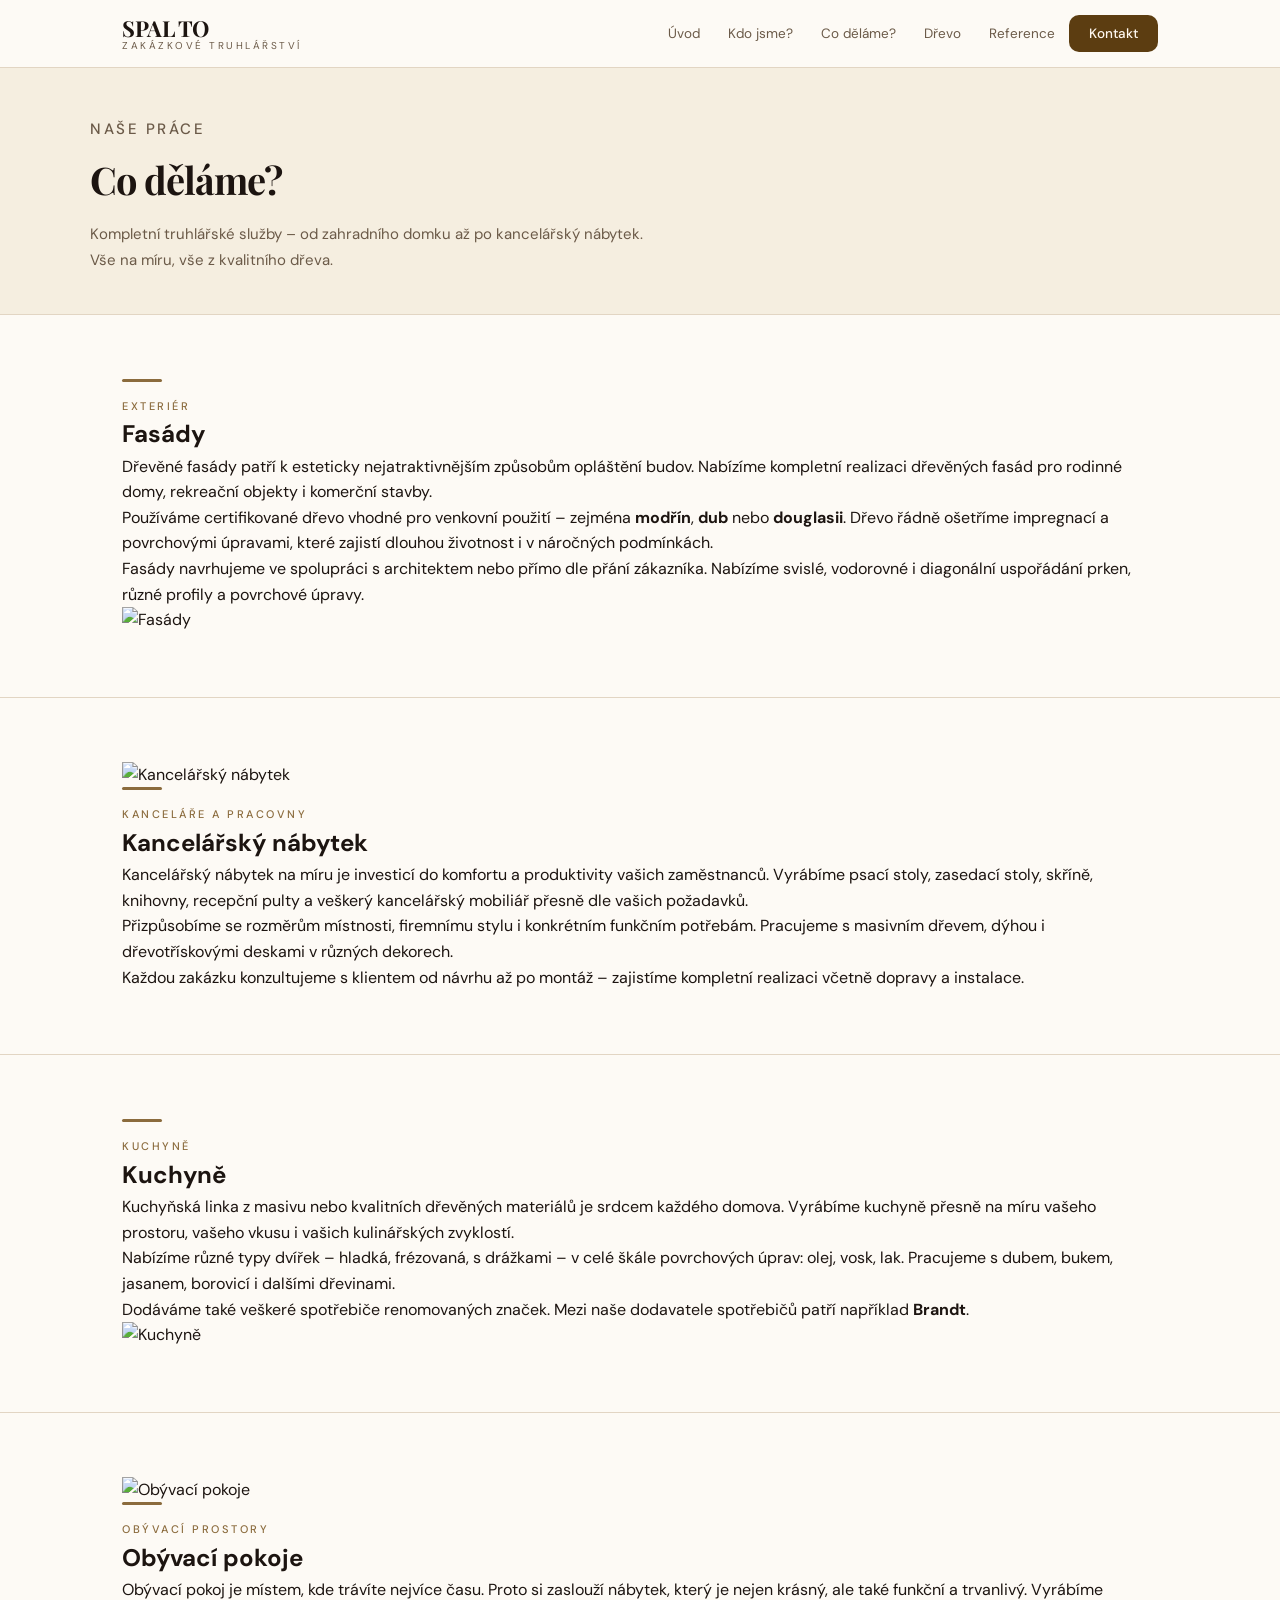
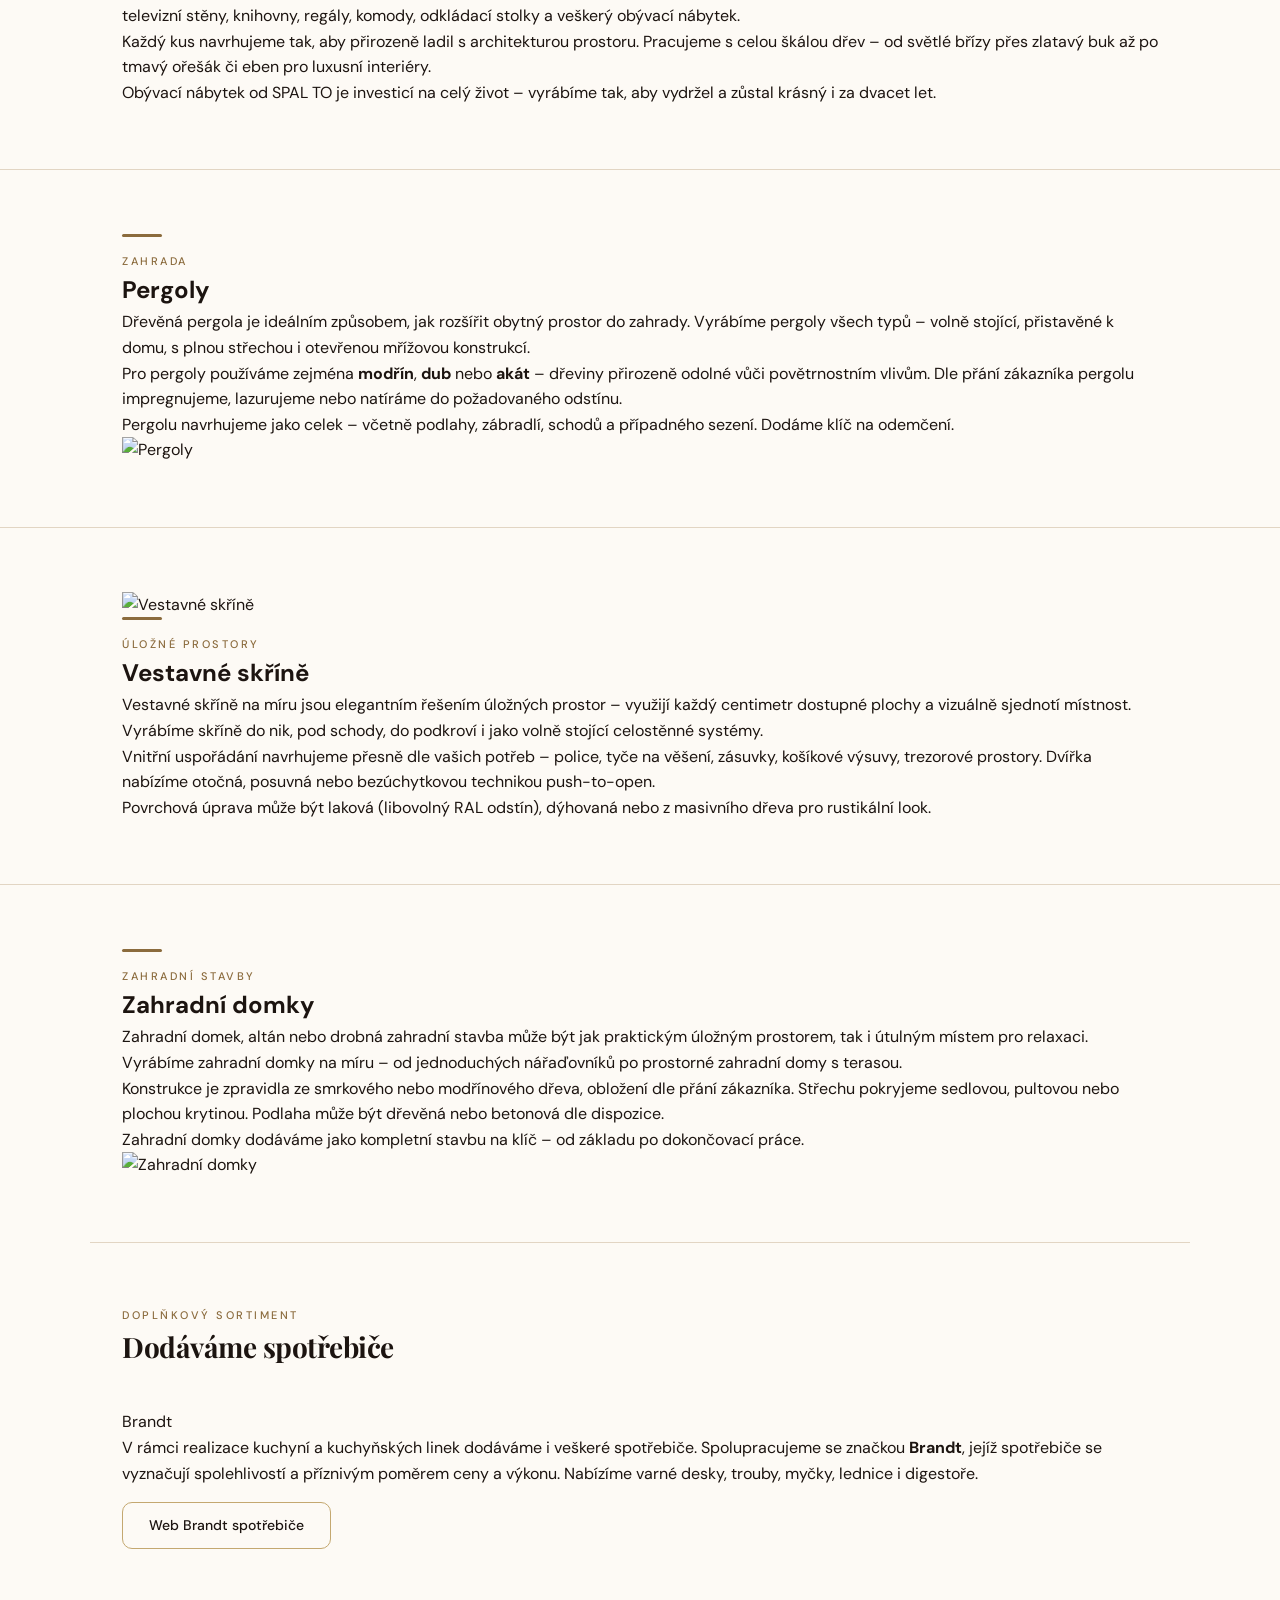
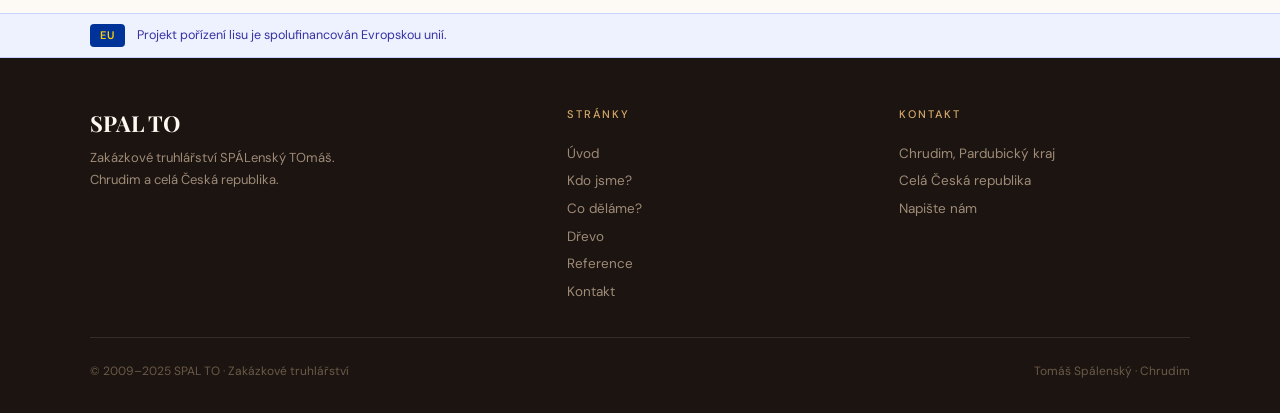
==== co-delame.html @ 1cccc28b "Revert SPALensky TOmas" ====
<!DOCTYPE html>
<html lang="cs">
<head>
  <meta charset="UTF-8">
  <meta name="viewport" content="width=device-width, initial-scale=1.0">
  <meta name="description" content="Co děláme – fasády, kancelářský nábytek, kuchyně, obývací pokoje, pergoly, vestavné skříně, zahradní domky. Zakázkové truhlářství SPAL TO, Chrudim.">
  <meta name="keywords" content="fasády dřevo, kancelářský nábytek na míru, kuchyně zakázková, obývací pokoje nábytek, pergoly dřevo, vestavné skříně, zahradní domky, truhlářství Chrudim">
  <meta name="author" content="Tomáš Spálenský – Zakázkové truhlářství SPAL TO">
  <meta name="robots" content="index,follow">
  <meta name="copyright" content="Zakázkové truhlářství SPAL TO">
  <meta name="geo.region" content="CZ-PA">
  <meta name="geo.placename" content="Chrudim">

  <!-- Open Graph -->
  <meta property="og:type" content="website">
  <meta property="og:url" content="https://www.truhlarstvi-zakazkove.cz/co-delame.html">
  <meta property="og:title" content="Co děláme – SPAL TO zakázkové truhlářství">
  <meta property="og:description" content="Fasády, kancelářský nábytek, kuchyně, obývací pokoje, pergoly, vestavné skříně, zahradní domky – vše na míru z kvalitního dřeva. SPAL TO, Chrudim.">
  <meta property="og:site_name" content="SPAL TO – zakázkové truhlářství">
  <meta property="og:locale" content="cs_CZ">

  <!-- Twitter Card -->
  <meta name="twitter:card" content="summary">
  <meta name="twitter:title" content="Co děláme – SPAL TO zakázkové truhlářství">
  <meta name="twitter:description" content="Fasády, kuchyně, pergoly, vestavné skříně, zahradní domky a další – vše na míru. SPAL TO, Chrudim.">
  <title>Co děláme – SPAL TO truhlářství</title>
  <link rel="stylesheet" href="shared.css">
  <link rel="stylesheet" href="css/co-delame.css">
</head>
<body>

  <nav class="site-nav" aria-label="Hlavní navigace">
    <div class="container">
      <a href="index.html" class="nav-logo">
        <span class="nav-logo-main">SPAL TO</span>
        <span class="nav-logo-sub">zakázkové truhlářství</span>
      </a>
      <ul class="nav-links" id="nav-menu" role="list">
        <li><a href="index.html">Úvod</a></li>
        <li><a href="kdo-jsme.html">Kdo jsme?</a></li>
        <li><a href="co-delame.html">Co děláme?</a></li>
        <li><a href="drevo.html">Dřevo</a></li>
        <li><a href="reference.html">Reference</a></li>
        <li><a href="kontakt.html" class="nav-cta">Kontakt</a></li>
      </ul>
    </div>
  </nav>

  <div class="page-hero">
    <div class="page-hero-inner">
      <p class="eyebrow">Naše práce</p>
      <h1>Co děláme?</h1>
      <p>Kompletní truhlářské služby – od zahradního domku až po kancelářský nábytek. Vše na míru, vše z kvalitního dřeva.</p>
    </div>
  </div>

  <!-- SERVICES LIST -->
  <section class="section" id="fasady">
    <div class="service-detail reveal">
      <div class="service-detail-text">
        <div class="wood-accent-bar"></div>
        <p class="eyebrow">Exteriér</p>
        <h2 class="service-detail-title">Fasády</h2>
        <p>
          Dřevěné fasády patří k esteticky nejatraktivnějším způsobům opláštění budov. Nabízíme kompletní realizaci dřevěných fasád pro rodinné domy, rekreační objekty i komerční stavby.
        </p>
        <p>
          Používáme certifikované dřevo vhodné pro venkovní použití – zejména <strong>modřín</strong>, <strong>dub</strong> nebo <strong>douglasii</strong>. Dřevo řádně ošetříme impregnací a povrchovými úpravami, které zajistí dlouhou životnost i v náročných podmínkách.
        </p>
        <p>
          Fasády navrhujeme ve spolupráci s architektem nebo přímo dle přání zákazníka. Nabízíme svislé, vodorovné i diagonální uspořádání prken, různé profily a povrchové úpravy.
        </p>
        
      </div>
      <div class="service-detail-visual">
        <img src="https://www.truhlarstvi-zakazkove.cz/App_Themes/Spal-to/Images/btnFasady.jpg" alt="Fasády" class="service-real-img">
      </div>
    </div>
  </section>

  <hr class="divider">

  <section class="section" id="kancelarsky-nabytek">
    <div class="service-detail service-detail--reverse reveal">
      <div class="service-detail-visual">
        <img src="https://www.truhlarstvi-zakazkove.cz/App_Themes/Spal-to/Images/btnKancelarskyNabytek.jpg" alt="Kancelářský nábytek" class="service-real-img">
      </div>
      <div class="service-detail-text">
        <div class="wood-accent-bar"></div>
        <p class="eyebrow">Kanceláře a pracovny</p>
        <h2 class="service-detail-title">Kancelářský nábytek</h2>
        <p>
          Kancelářský nábytek na míru je investicí do komfortu a produktivity vašich zaměstnanců. Vyrábíme psací stoly, zasedací stoly, skříně, knihovny, recepční pulty a veškerý kancelářský mobiliář přesně dle vašich požadavků.
        </p>
        <p>
          Přizpůsobíme se rozměrům místnosti, firemnímu stylu i konkrétním funkčním potřebám. Pracujeme s masivním dřevem, dýhou i dřevotřískovými deskami v různých dekorech.
        </p>
        <p>
          Každou zakázku konzultujeme s klientem od návrhu až po montáž – zajistíme kompletní realizaci včetně dopravy a instalace.
        </p>
        
      </div>
    </div>
  </section>

  <hr class="divider">

  <section class="section" id="kuchyne">
    <div class="service-detail reveal">
      <div class="service-detail-text">
        <div class="wood-accent-bar"></div>
        <p class="eyebrow">Kuchyně</p>
        <h2 class="service-detail-title">Kuchyně</h2>
        <p>
          Kuchyňská linka z masivu nebo kvalitních dřevěných materiálů je srdcem každého domova. Vyrábíme kuchyně přesně na míru vašeho prostoru, vašeho vkusu i vašich kulinářských zvyklostí.
        </p>
        <p>
          Nabízíme různé typy dvířek – hladká, frézovaná, s drážkami – v celé škále povrchových úprav: olej, vosk, lak. Pracujeme s dubem, bukem, jasanem, borovicí i dalšími dřevinami.
        </p>
        <p>
          Dodáváme také veškeré spotřebiče renomovaných značek. Mezi naše dodavatele spotřebičů patří například <strong>Brandt</strong>.
        </p>
        
      </div>
      <div class="service-detail-visual">
        <img src="https://www.truhlarstvi-zakazkove.cz/App_Themes/Spal-to/Images/btnKuchyne.jpg" alt="Kuchyně" class="service-real-img">
      </div>
    </div>
  </section>

  <hr class="divider">

  <section class="section" id="obyvaci-pokoje">
    <div class="service-detail service-detail--reverse reveal">
      <div class="service-detail-visual">
        <img src="https://www.truhlarstvi-zakazkove.cz/App_Themes/Spal-to/Images/btnObyvaciPokoje.jpg" alt="Obývací pokoje" class="service-real-img">
      </div>
      <div class="service-detail-text">
        <div class="wood-accent-bar"></div>
        <p class="eyebrow">Obývací prostory</p>
        <h2 class="service-detail-title">Obývací pokoje</h2>
        <p>
          Obývací pokoj je místem, kde trávíte nejvíce času. Proto si zaslouží nábytek, který je nejen krásný, ale také funkční a trvanlivý. Vyrábíme televizní stěny, knihovny, regály, komody, odkládací stolky a veškerý obývací nábytek.
        </p>
        <p>
          Každý kus navrhujeme tak, aby přirozeně ladil s architekturou prostoru. Pracujeme s celou škálou dřev – od světlé břízy přes zlatavý buk až po tmavý ořešák či eben pro luxusní interiéry.
        </p>
        <p>
          Obývací nábytek od SPAL TO je investicí na celý život – vyrábíme tak, aby vydržel a zůstal krásný i za dvacet let.
        </p>
        
      </div>
    </div>
  </section>

  <hr class="divider">

  <section class="section" id="pergoly">
    <div class="service-detail reveal">
      <div class="service-detail-text">
        <div class="wood-accent-bar"></div>
        <p class="eyebrow">Zahrada</p>
        <h2 class="service-detail-title">Pergoly</h2>
        <p>
          Dřevěná pergola je ideálním způsobem, jak rozšířit obytný prostor do zahrady. Vyrábíme pergoly všech typů – volně stojící, přistavěné k domu, s plnou střechou i otevřenou mřížovou konstrukcí.
        </p>
        <p>
          Pro pergoly používáme zejména <strong>modřín</strong>, <strong>dub</strong> nebo <strong>akát</strong> – dřeviny přirozeně odolné vůči povětrnostním vlivům. Dle přání zákazníka pergolu impregnujeme, lazurujeme nebo natíráme do požadovaného odstínu.
        </p>
        <p>
          Pergolu navrhujeme jako celek – včetně podlahy, zábradlí, schodů a případného sezení. Dodáme klíč na odemčení.
        </p>
        
      </div>
      <div class="service-detail-visual">
        <img src="https://www.truhlarstvi-zakazkove.cz/App_Themes/Spal-to/Images/btnPergoly.jpg" alt="Pergoly" class="service-real-img">
      </div>
    </div>
  </section>

  <hr class="divider">

  <section class="section" id="vestavne-skrine">
    <div class="service-detail service-detail--reverse reveal">
      <div class="service-detail-visual">
        <img src="https://www.truhlarstvi-zakazkove.cz/App_Themes/Spal-to/Images/btnVestavneSkrine.jpg" alt="Vestavné skříně" class="service-real-img">
      </div>
      <div class="service-detail-text">
        <div class="wood-accent-bar"></div>
        <p class="eyebrow">Úložné prostory</p>
        <h2 class="service-detail-title">Vestavné skříně</h2>
        <p>
          Vestavné skříně na míru jsou elegantním řešením úložných prostor – využijí každý centimetr dostupné plochy a vizuálně sjednotí místnost. Vyrábíme skříně do nik, pod schody, do podkroví i jako volně stojící celostěnné systémy.
        </p>
        <p>
          Vnitřní uspořádání navrhujeme přesně dle vašich potřeb – police, tyče na věšení, zásuvky, košíkové výsuvy, trezorové prostory. Dvířka nabízíme otočná, posuvná nebo bezúchytkovou technikou push-to-open.
        </p>
        <p>
          Povrchová úprava může být laková (libovolný RAL odstín), dýhovaná nebo z masivního dřeva pro rustikální look.
        </p>
        
      </div>
    </div>
  </section>

  <hr class="divider">

  <section class="section" id="zahradni-domky">
    <div class="service-detail reveal">
      <div class="service-detail-text">
        <div class="wood-accent-bar"></div>
        <p class="eyebrow">Zahradní stavby</p>
        <h2 class="service-detail-title">Zahradní domky</h2>
        <p>
          Zahradní domek, altán nebo drobná zahradní stavba může být jak praktickým úložným prostorem, tak i útulným místem pro relaxaci. Vyrábíme zahradní domky na míru – od jednoduchých nářaďovníků po prostorné zahradní domy s terasou.
        </p>
        <p>
          Konstrukce je zpravidla ze smrkového nebo modřínového dřeva, obložení dle přání zákazníka. Střechu pokryjeme sedlovou, pultovou nebo plochou krytinou. Podlaha může být dřevěná nebo betonová dle dispozice.
        </p>
        <p>
          Zahradní domky dodáváme jako kompletní stavbu na klíč – od základu po dokončovací práce.
        </p>
        
      </div>
      <div class="service-detail-visual">
        <img src="https://www.truhlarstvi-zakazkove.cz/App_Themes/Spal-to/Images/btnZahradniDomky.jpg" alt="Zahradní domky" class="service-real-img">
      </div>
    </div>
  </section>

  <!-- APPLIANCES -->
  <section class="section appliances-section">
    <div class="section-header">
      <div>
        <p class="eyebrow">Doplňkový sortiment</p>
        <h2 class="section-title">Dodáváme spotřebiče</h2>
      </div>
    </div>
    <div class="appliance-card reveal">
      <div class="appliance-brand">Brandt</div>
      <div class="appliance-text">
        <p>V rámci realizace kuchyní a kuchyňských linek dodáváme i veškeré spotřebiče. Spolupracujeme se značkou <strong>Brandt</strong>, jejíž spotřebiče se vyznačují spolehlivostí a příznivým poměrem ceny a výkonu. Nabízíme varné desky, trouby, myčky, lednice i digestoře.</p>
        <a href="https://www.spotrebice-brandt.cz/" target="_blank" rel="noopener" class="btn btn-outline" style="margin-top:1rem">Web Brandt spotřebiče</a>
      </div>
    </div>
  </section>

  <div class="eu-banner">
    <div class="eu-banner-inner">
      <span class="eu-flag-badge">EU</span>
      <span>Projekt pořízení lisu je spolufinancován Evropskou unií.</span>
    </div>
  </div>

  <footer class="site-footer">
    <div class="footer-inner">
      <div>
        <div class="footer-brand-name">SPAL TO</div>
        <p class="footer-brand-desc">Zakázkové truhlářství SPÁLenský TOmáš. Chrudim a celá Česká republika.</p>
      </div>
      <div class="footer-col">
        <p class="footer-col-title">Stránky</p>
        <a href="index.html">Úvod</a>
        <a href="kdo-jsme.html">Kdo jsme?</a>
        <a href="co-delame.html">Co děláme?</a>
        <a href="drevo.html">Dřevo</a>
        <a href="reference.html">Reference</a>
        <a href="kontakt.html">Kontakt</a>
      </div>
      <div class="footer-col">
        <p class="footer-col-title">Kontakt</p>
        <a href="kontakt.html">Chrudim, Pardubický kraj</a>
        <a href="kontakt.html">Celá Česká republika</a>
        <a href="kontakt.html">Napište nám</a>
      </div>
    </div>
    <div class="footer-bottom">
      <span>© 2009–2025 SPAL TO · Zakázkové truhlářství</span>
      <span>Tomáš Spálenský · Chrudim</span>
    </div>
  </footer>

  <script src="js/shared.js"></script>
</body>
</html>
---- shared.css ----
@import url('https://fonts.googleapis.com/css2?family=Playfair+Display:ital,wght@0,400;0,700;1,400;1,700&family=DM+Sans:wght@300;400;500&display=swap');

/* =============================================
   RESET & BASE
   ============================================= */
*, *::before, *::after {
  box-sizing: border-box;
  margin: 0;
  padding: 0;
}

:root {
  --color-bg:           #FDFAF5;
  --color-bg-secondary: #F5EEE0;
  --color-bg-card:      #FFFFFF;
  --color-text:         #1C1410;
  --color-text-muted:   #6B5A48;
  --color-text-light:   #9E8B78;
  --color-accent:       #5C3D11;
  --color-accent-mid:   #8B6B3D;
  --color-accent-light: #D4A96A;
  --color-border:       #E2D5C3;
  --color-border-dark:  #C4A870;
  --color-gold:         #8B6B3D;

  --font-display: 'Playfair Display', Georgia, serif;
  --font-body:    'DM Sans', system-ui, sans-serif;

  --radius-sm:  6px;
  --radius-md:  10px;
  --radius-lg:  16px;
  --radius-xl:  24px;

  --shadow-sm:  0 1px 4px rgba(92,61,17,0.08);
  --shadow-md:  0 4px 16px rgba(92,61,17,0.12);

  --nav-h:      68px;
  --content-w:  1100px;
  --content-pad: 2rem;
}

html {
  font-size: 16px;
  scroll-behavior: smooth;
}

body {
  font-family: var(--font-body);
  background: var(--color-bg);
  color: var(--color-text);
  line-height: 1.6;
  min-height: 100vh;
  display: flex;
  flex-direction: column;
}

a {
  color: inherit;
  text-decoration: none;
}

ul, ol {
  list-style: none;
}

img {
  max-width: 100%;
  display: block;
}

/* =============================================
   TYPOGRAPHY UTILS
   ============================================= */
.display {
  font-family: var(--font-display);
  font-weight: 700;
  letter-spacing: -0.5px;
  line-height: 1.15;
}

.display-italic {
  font-family: var(--font-display);
  font-style: italic;
  font-weight: 400;
}

.eyebrow {
  font-size: 11px;
  letter-spacing: 2.5px;
  text-transform: uppercase;
  font-weight: 500;
  color: var(--color-accent-mid);
}

/* =============================================
   LAYOUT
   ============================================= */
.container {
  max-width: var(--content-w);
  margin: 0 auto;
  padding: 0 var(--content-pad);
}

.section {
  padding: 4rem var(--content-pad);
  max-width: var(--content-w);
  margin: 0 auto;
}

.section + .section {
  border-top: 1px solid var(--color-border);
}

.section-header {
  display: flex;
  justify-content: space-between;
  align-items: baseline;
  margin-bottom: 2.5rem;
}

.section-title {
  font-family: var(--font-display);
  font-size: 28px;
  font-weight: 700;
  letter-spacing: -0.5px;
}

/* =============================================
   BUTTONS
   ============================================= */
.btn {
  display: inline-flex;
  align-items: center;
  gap: 8px;
  padding: 11px 26px;
  border-radius: var(--radius-md);
  font-family: var(--font-body);
  font-size: 14px;
  font-weight: 500;
  cursor: pointer;
  border: none;
  transition: opacity 0.18s, background 0.18s, color 0.18s;
  text-decoration: none;
}

.btn-primary {
  background: var(--color-accent);
  color: #FFF8F0;
}

.btn-primary:hover {
  opacity: 0.85;
}

.btn-outline {
  background: transparent;
  color: var(--color-text);
  border: 1px solid var(--color-border-dark);
}

.btn-outline:hover {
  background: var(--color-bg-secondary);
}

/* =============================================
   NAVIGATION
   ============================================= */
.site-nav {
  position: sticky;
  top: 0;
  z-index: 200;
  height: var(--nav-h);
  background: var(--color-bg);
  border-bottom: 1px solid var(--color-border);
  display: flex;
  align-items: center;
}

.site-nav .container {
  width: 100%;
  display: flex;
  align-items: center;
  justify-content: space-between;
}

.nav-logo {
  display: flex;
  flex-direction: column;
  line-height: 1.1;
  text-decoration: none;
}

.nav-logo-main {
  font-family: var(--font-display);
  font-size: 22px;
  font-weight: 700;
  color: var(--color-text);
  letter-spacing: -0.5px;
}

.nav-logo-sub {
  font-size: 10px;
  letter-spacing: 2.5px;
  text-transform: uppercase;
  color: var(--color-text-muted);
  font-weight: 400;
}

.nav-links {
  display: flex;
  align-items: center;
  gap: 0;
}

.nav-links a {
  display: block;
  padding: 8px 14px;
  font-size: 13.5px;
  color: var(--color-text-muted);
  border-radius: var(--radius-sm);
  transition: color 0.15s, background 0.15s;
  font-weight: 400;
}

.nav-links a:hover {
  color: var(--color-text);
  background: var(--color-bg-secondary);
}

.nav-links a.active {
  color: var(--color-accent) !important;
  font-weight: 600;
  background: transparent;
  border-bottom: 2px solid var(--color-accent);
  border-radius: 0;
}

.nav-cta {
  background: var(--color-accent);
  color: #FFF8F0 !important;
  padding: 8px 20px !important;
  border-radius: var(--radius-md) !important;
  font-weight: 500 !important;
}

.nav-cta:hover {
  background: var(--color-accent) !important;
  opacity: 0.85;
}

/* =============================================
   FOOTER
   ============================================= */
.site-footer {
  margin-top: auto;
  background: var(--color-text);
  color: #D4C4B0;
  padding: 3rem var(--content-pad) 2rem;
}

.footer-inner {
  max-width: var(--content-w);
  margin: 0 auto;
  display: grid;
  grid-template-columns: 1.5fr 1fr 1fr;
  gap: 2.5rem;
  padding-bottom: 2rem;
  border-bottom: 1px solid rgba(255,255,255,0.1);
}

.footer-brand-name {
  font-family: var(--font-display);
  font-size: 22px;
  font-weight: 700;
  color: #FFF8F0;
  margin-bottom: 6px;
}

.footer-brand-desc {
  font-size: 13px;
  line-height: 1.7;
  color: #9E8B78;
  max-width: 260px;
}

.footer-col-title {
  font-size: 11px;
  letter-spacing: 2px;
  text-transform: uppercase;
  color: var(--color-accent-light);
  margin-bottom: 1rem;
  font-weight: 500;
}

.footer-col a {
  display: block;
  font-size: 13.5px;
  color: #9E8B78;
  padding: 3px 0;
  transition: color 0.15s;
}

.footer-col a:hover {
  color: #FFF8F0;
}

.footer-bottom {
  max-width: var(--content-w);
  margin: 1.5rem auto 0;
  display: flex;
  justify-content: space-between;
  align-items: center;
  font-size: 12px;
  color: #6B5A48;
}

/* =============================================
   EU BANNER
   ============================================= */
.eu-banner {
  background: #EEF2FF;
  border-top: 1px solid #C7D2FE;
  border-bottom: 1px solid #C7D2FE;
  padding: 10px var(--content-pad);
}

.eu-banner-inner {
  max-width: var(--content-w);
  margin: 0 auto;
  display: flex;
  align-items: center;
  gap: 12px;
  font-size: 12.5px;
  color: #3730A3;
}

.eu-flag-badge {
  background: #003399;
  color: #FFCC00;
  font-size: 11px;
  font-weight: 600;
  padding: 3px 10px;
  border-radius: 4px;
  flex-shrink: 0;
  letter-spacing: 1px;
}

/* =============================================
   PAGE HERO (inner pages)
   ============================================= */
.page-hero {
  background: var(--color-bg-secondary);
  border-bottom: 1px solid var(--color-border);
  padding: 3rem var(--content-pad) 2.5rem;
}

.page-hero-inner {
  max-width: var(--content-w);
  margin: 0 auto;
}

.page-hero h1 {
  font-family: var(--font-display);
  font-size: 38px;
  font-weight: 700;
  letter-spacing: -1px;
  margin: 8px 0 10px;
}

.page-hero p {
  font-size: 15px;
  color: var(--color-text-muted);
  max-width: 580px;
  line-height: 1.75;
}

/* =============================================
   CARDS
   ============================================= */
.card {
  background: var(--color-bg-card);
  border: 1px solid var(--color-border);
  border-radius: var(--radius-lg);
  overflow: hidden;
  transition: border-color 0.2s, box-shadow 0.2s;
}

.card:hover {
  border-color: var(--color-accent-mid);
  box-shadow: var(--shadow-md);
}

/* =============================================
   MISC UTILS
   ============================================= */
.text-muted   { color: var(--color-text-muted); }
.text-accent  { color: var(--color-accent); }
.text-light   { color: var(--color-text-light); }

.divider {
  border: none;
  border-top: 1px solid var(--color-border);
  margin: 0;
}

.wood-accent-bar {
  width: 40px;
  height: 3px;
  background: var(--color-accent-mid);
  border-radius: 2px;
  margin-bottom: 1rem;
}


/* ---- REVEAL FIX ---- */
.reveal { opacity: 1 !important; transform: none !important; transition: none !important; }
.revealed { opacity: 1 !important; transform: none !important; }
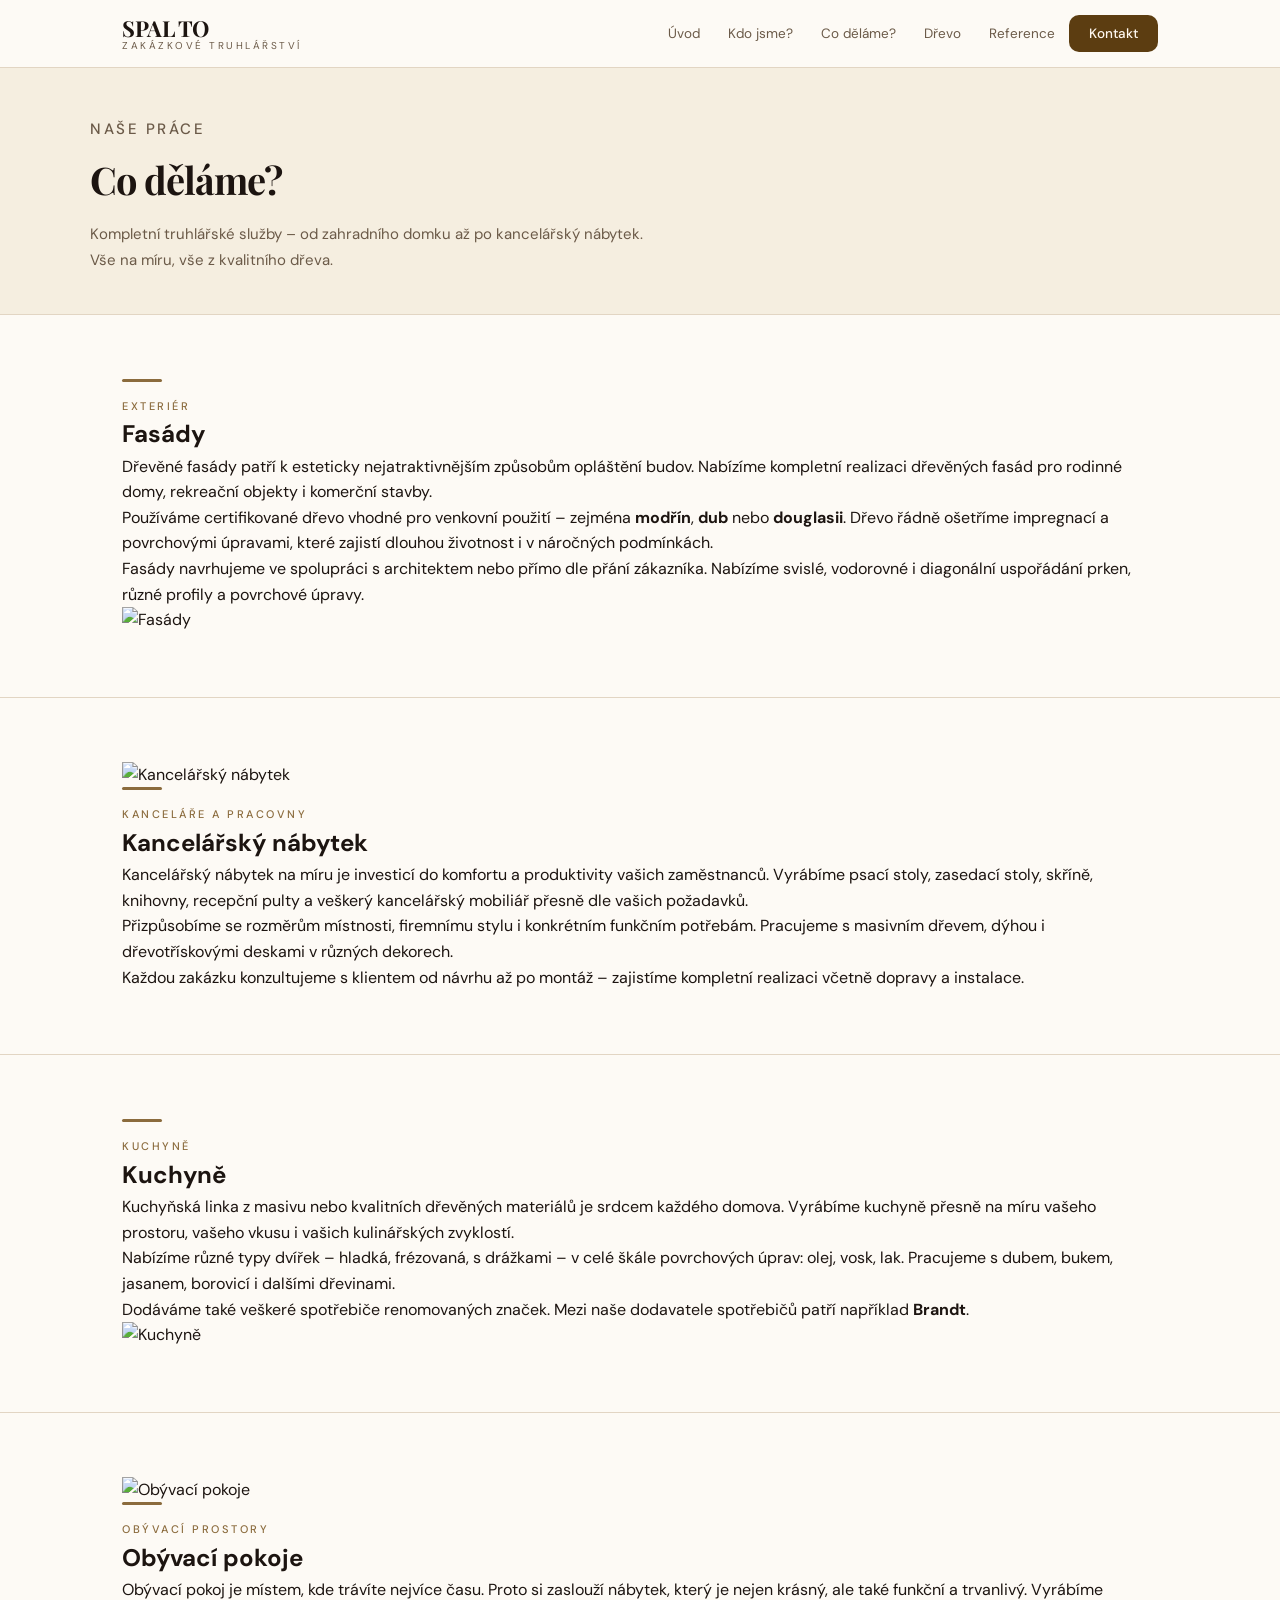
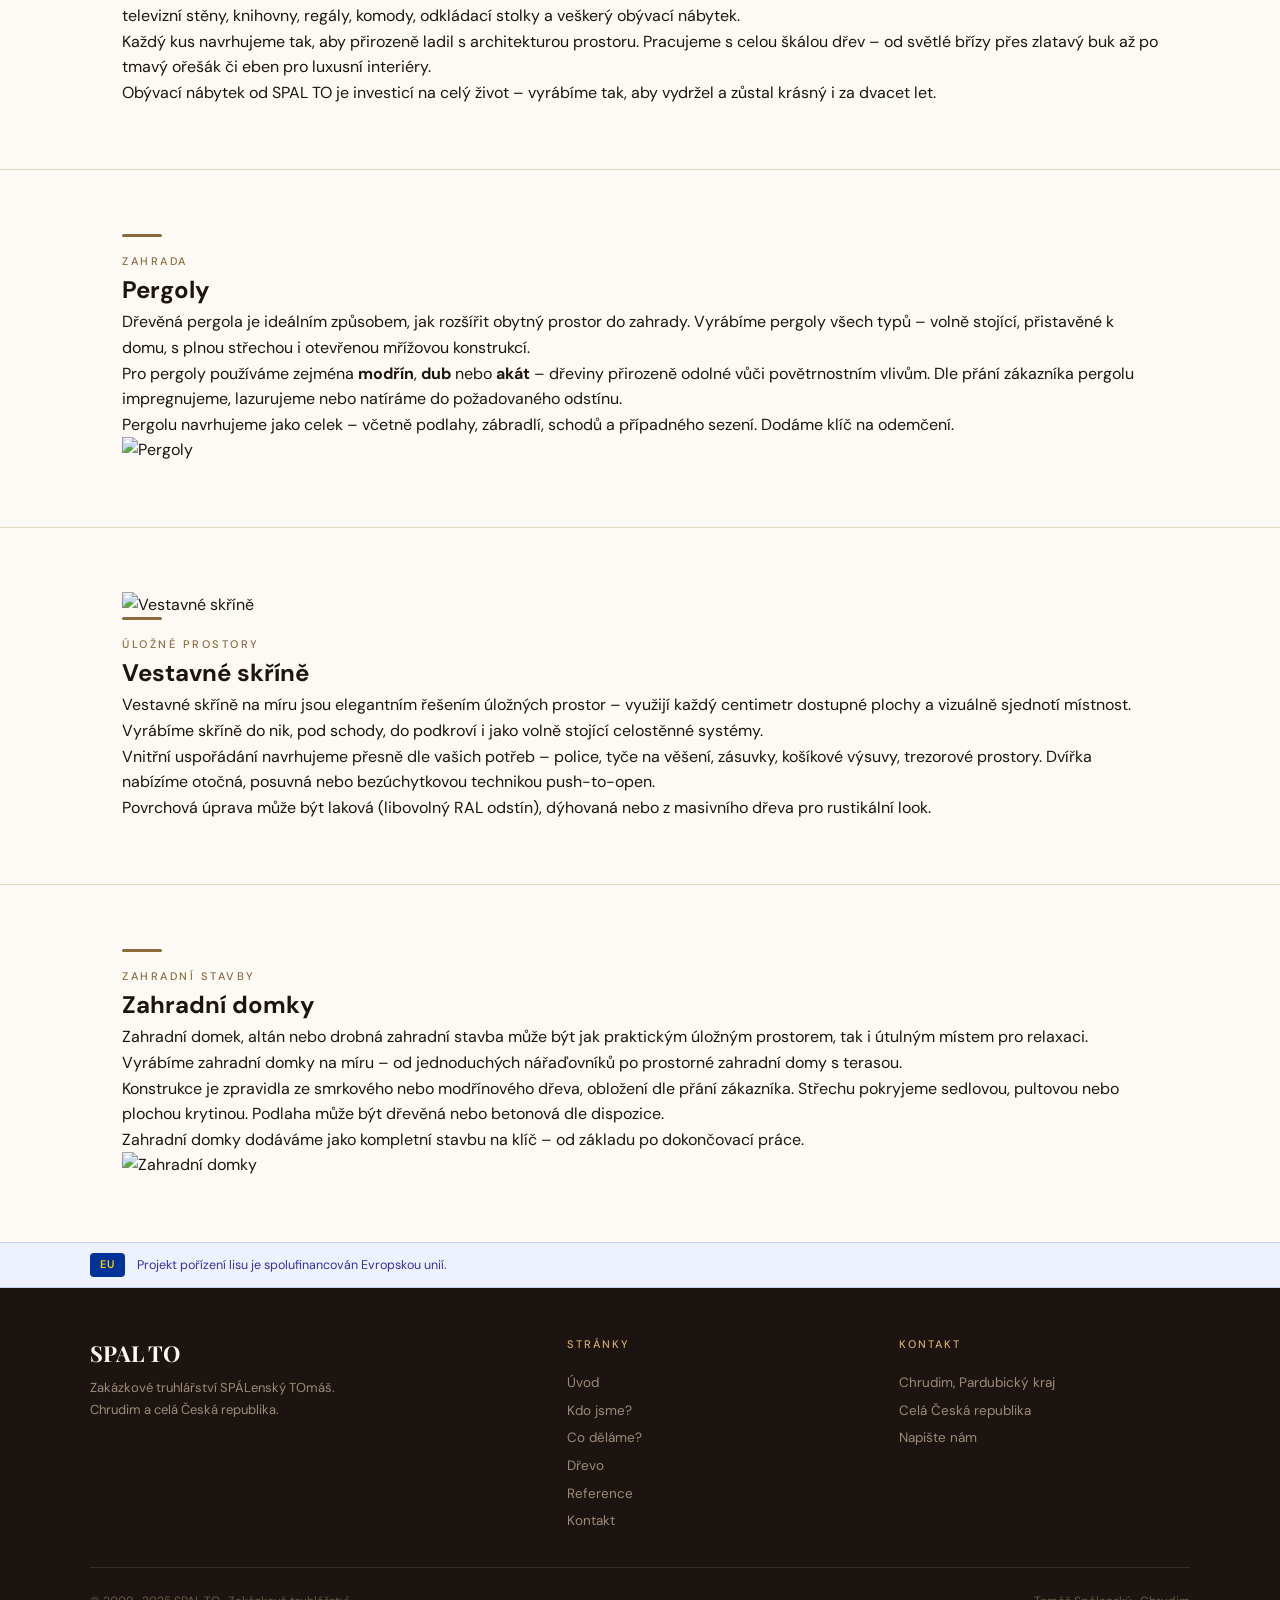
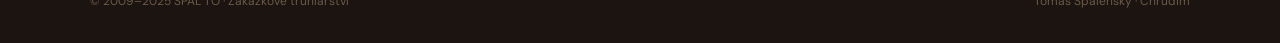
==== commit 89d43fc2: "Odstraneni sekce Brandt spotrebice" ====
--- a/co-delame.html
+++ b/co-delame.html
@@ -229,21 +229,7 @@
   </section>
 
   <!-- APPLIANCES -->
-  <section class="section appliances-section">
-    <div class="section-header">
-      <div>
-        <p class="eyebrow">Doplňkový sortiment</p>
-        <h2 class="section-title">Dodáváme spotřebiče</h2>
-      </div>
-    </div>
-    <div class="appliance-card reveal">
-      <div class="appliance-brand">Brandt</div>
-      <div class="appliance-text">
-        <p>V rámci realizace kuchyní a kuchyňských linek dodáváme i veškeré spotřebiče. Spolupracujeme se značkou <strong>Brandt</strong>, jejíž spotřebiče se vyznačují spolehlivostí a příznivým poměrem ceny a výkonu. Nabízíme varné desky, trouby, myčky, lednice i digestoře.</p>
-        <a href="https://www.spotrebice-brandt.cz/" target="_blank" rel="noopener" class="btn btn-outline" style="margin-top:1rem">Web Brandt spotřebiče</a>
-      </div>
-    </div>
-  </section>
+  
 
   <div class="eu-banner">
     <div class="eu-banner-inner">
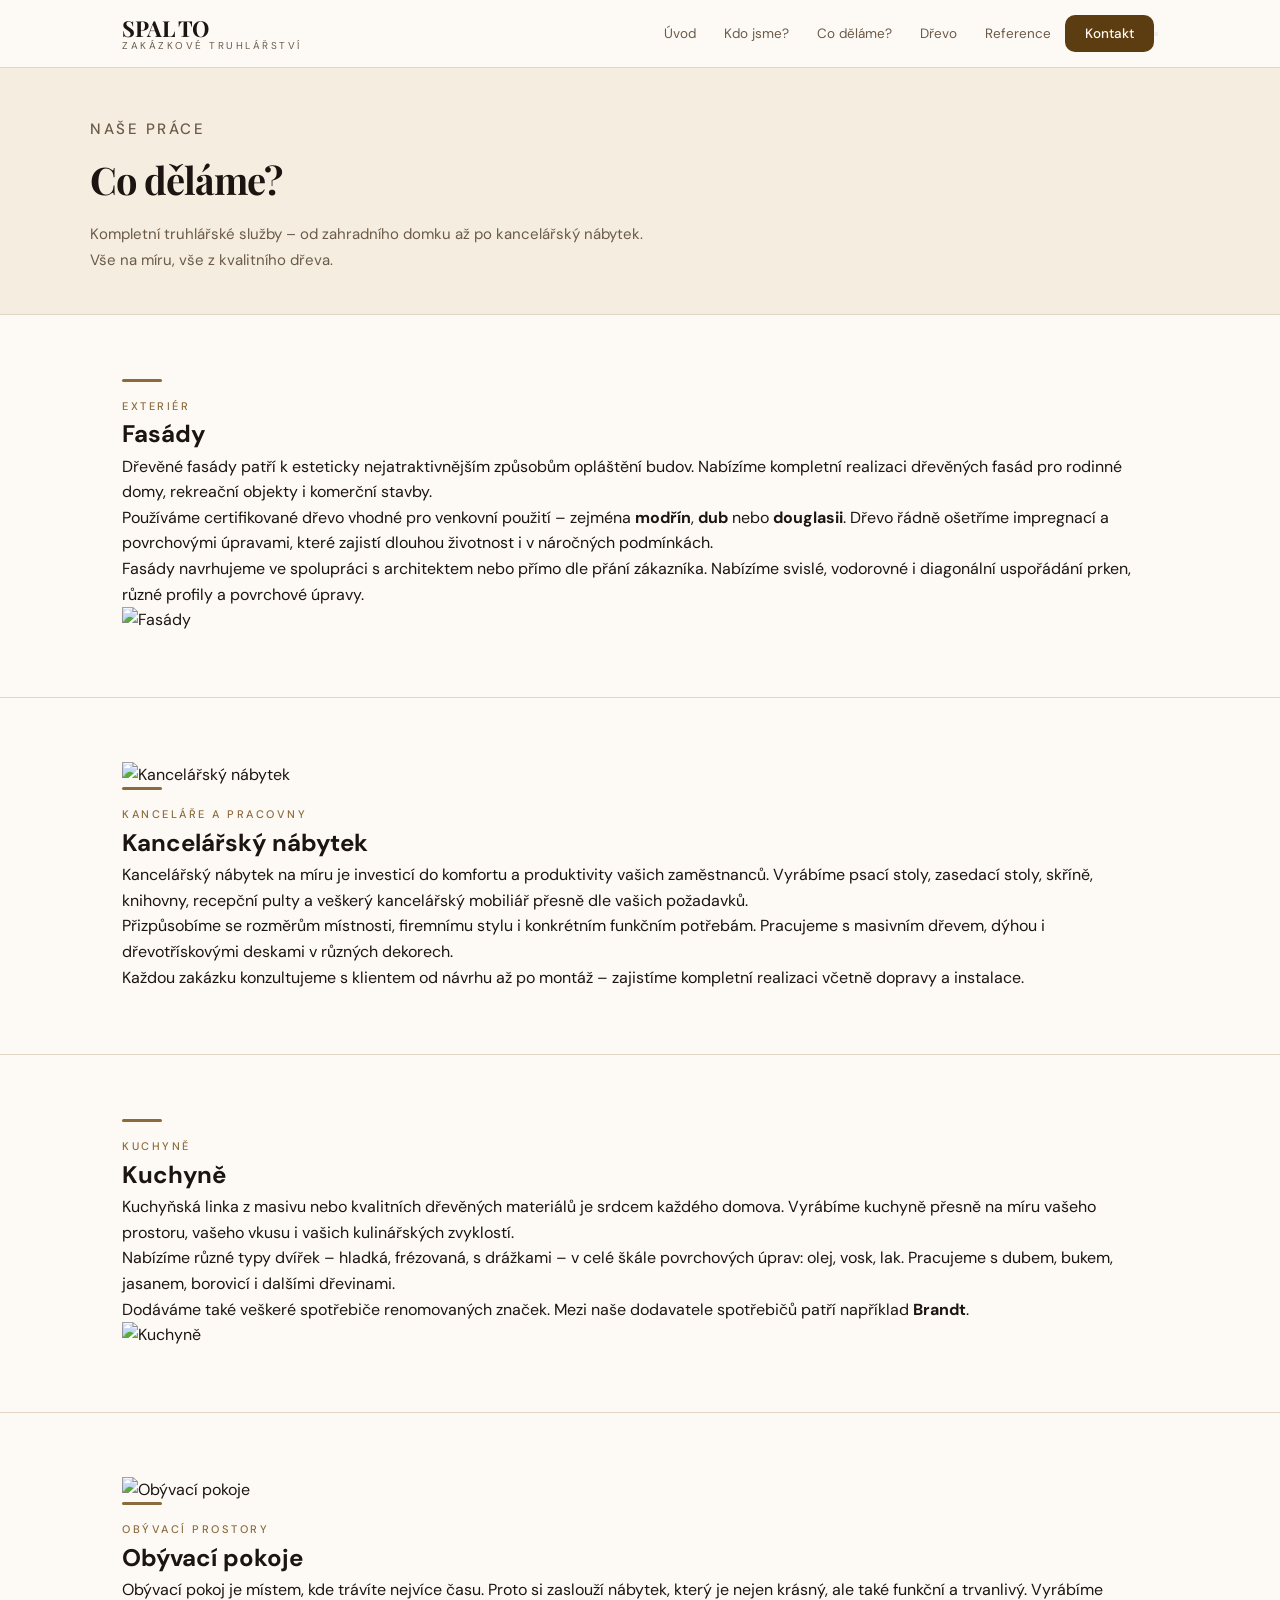
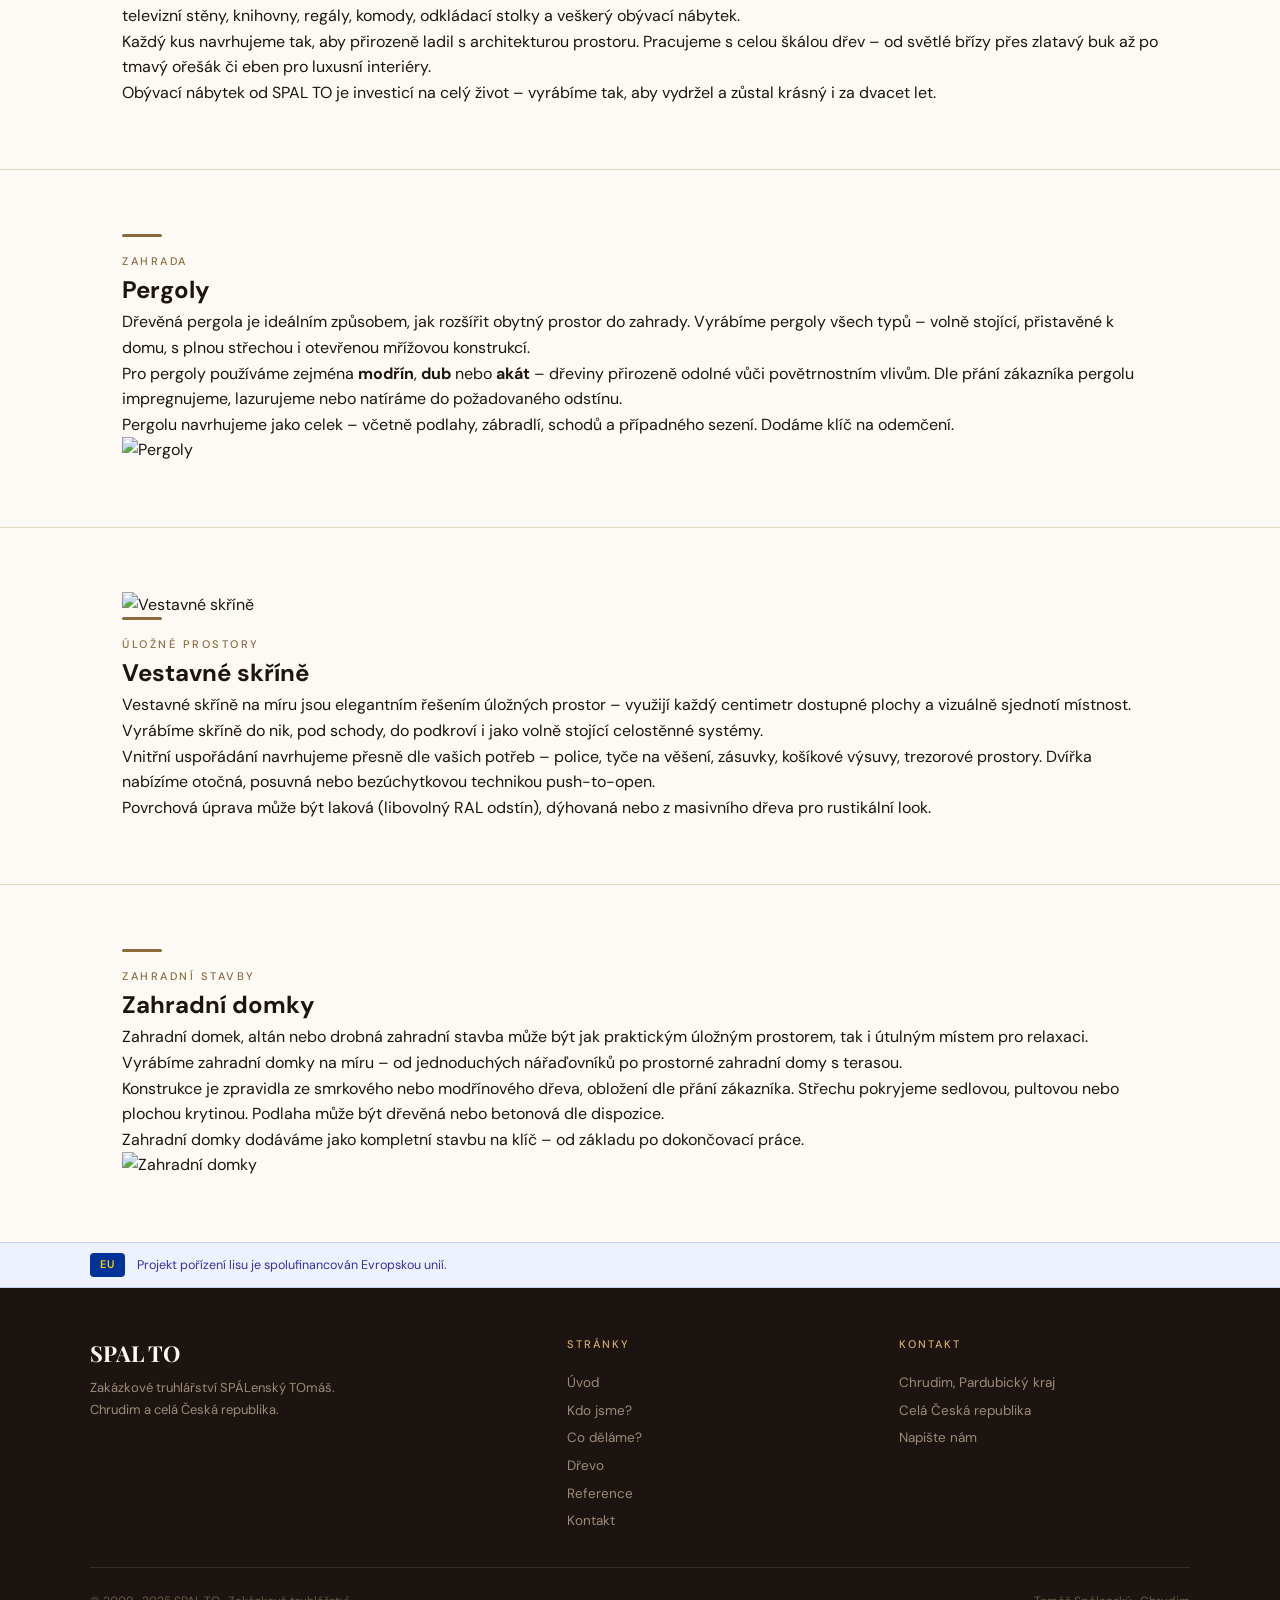
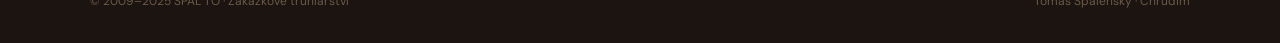
==== commit d3607dad: "Pridani hamburger tlacitka" ====
--- a/co-delame.html
+++ b/co-delame.html
@@ -42,7 +42,10 @@
         <li><a href="drevo.html">Dřevo</a></li>
         <li><a href="reference.html">Reference</a></li>
         <li><a href="kontakt.html" class="nav-cta">Kontakt</a></li>
-      </ul>
+      
+      <button class="nav-toggle-btn" id="nav-toggle" aria-expanded="false" aria-controls="nav-menu" aria-label="Otevřít menu">
+        <span></span><span></span><span></span>
+      </button>
     </div>
   </nav>
 
@@ -81,7 +84,7 @@
   <hr class="divider">
 
   <section class="section" id="kancelarsky-nabytek">
-    <div class="service-detail service-detail--reverse reveal">
+    <div class="service-detail reveal">
       <div class="service-detail-visual">
         <img src="https://www.truhlarstvi-zakazkove.cz/App_Themes/Spal-to/Images/btnKancelarskyNabytek.jpg" alt="Kancelářský nábytek" class="service-real-img">
       </div>
@@ -131,7 +134,7 @@
   <hr class="divider">
 
   <section class="section" id="obyvaci-pokoje">
-    <div class="service-detail service-detail--reverse reveal">
+    <div class="service-detail reveal">
       <div class="service-detail-visual">
         <img src="https://www.truhlarstvi-zakazkove.cz/App_Themes/Spal-to/Images/btnObyvaciPokoje.jpg" alt="Obývací pokoje" class="service-real-img">
       </div>
@@ -181,7 +184,7 @@
   <hr class="divider">
 
   <section class="section" id="vestavne-skrine">
-    <div class="service-detail service-detail--reverse reveal">
+    <div class="service-detail reveal">
       <div class="service-detail-visual">
         <img src="https://www.truhlarstvi-zakazkove.cz/App_Themes/Spal-to/Images/btnVestavneSkrine.jpg" alt="Vestavné skříně" class="service-real-img">
       </div>
--- a/shared.css
+++ b/shared.css
@@ -415,3 +415,127 @@
 /* ---- REVEAL FIX ---- */
 .reveal { opacity: 1 !important; transform: none !important; transition: none !important; }
 .revealed { opacity: 1 !important; transform: none !important; }
+
+
+
+
+/* =============================================
+   TABLET (max-width: 900px)
+   ============================================= */
+@media (max-width: 900px) {
+  .hero { grid-template-columns: 1fr; }
+  .hero-visual { display: none; }
+  .stats-grid { grid-template-columns: repeat(2, 1fr); }
+  .services-grid { grid-template-columns: repeat(2, 1fr); }
+  .intro-grid { grid-template-columns: 1fr; }
+  .wood-teaser-grid { grid-template-columns: 1fr; }
+  .recommend-inner { grid-template-columns: 1fr; }
+  .about-grid { grid-template-columns: 1fr; }
+  .about-wood-block { display: none; }
+  .facts-grid { grid-template-columns: repeat(2, 1fr); }
+  .philosophy-grid { grid-template-columns: 1fr; }
+  .service-detail { grid-template-columns: 1fr; }
+  .service-detail--reverse { grid-template-columns: 1fr; }
+  .service-detail--reverse .service-detail-visual { order: 0; }
+  .wood-grid { grid-template-columns: repeat(2, 1fr); }
+  .wood-intro-grid { grid-template-columns: 1fr; }
+  .contact-grid { grid-template-columns: 1fr; }
+  .form-row { grid-template-columns: 1fr; }
+  .ref-hero-card { grid-template-columns: 1fr; }
+  .ref-hero-text { padding: 1.5rem; }
+  .ref-categories-grid { grid-template-columns: repeat(2, 1fr); }
+  .ref-cta-inner { grid-template-columns: 1fr; }
+  .footer-inner { grid-template-columns: 1fr 1fr; }
+  .swatch-row { grid-template-columns: repeat(4, 1fr); }
+}
+
+/* =============================================
+   MOBIL (max-width: 600px)
+   ============================================= */
+@media (max-width: 600px) {
+  :root { --content-pad: 1rem; --nav-h: 56px; }
+
+  /* Navigace */
+  .nav-links {
+    display: none;
+    position: fixed;
+    top: var(--nav-h);
+    left: 0; right: 0;
+    background: var(--color-bg);
+    border-bottom: 1px solid var(--color-border);
+    flex-direction: column;
+    padding: 0.5rem 1.25rem 1.25rem;
+    z-index: 199;
+    box-shadow: var(--shadow-md);
+  }
+  .nav-links.nav-open { display: flex; }
+  .nav-links a { padding: 12px 0; font-size: 15px; border-bottom: 1px solid var(--color-border); border-radius: 0; }
+  .nav-links a:last-child { border-bottom: none; }
+  .nav-toggle-btn { display: flex; }
+
+  /* Hero */
+  .hero { grid-template-columns: 1fr; padding: 2rem 1rem 1.5rem; gap: 1.5rem; }
+  .hero-title { font-size: 30px; }
+  .hero-desc { font-size: 14px; }
+  .hero-visual { display: none; }
+  .hero-actions { flex-direction: column; }
+  .hero-actions .btn { width: 100%; justify-content: center; }
+
+  /* Stats */
+  .stats-grid { grid-template-columns: repeat(2, 1fr); }
+  .stat { padding: 1rem; }
+  .stat-num { font-size: 24px; }
+
+  /* Obecne sekce */
+  .section { padding: 2rem 1rem; }
+  .section-header { flex-direction: column; gap: 10px; align-items: flex-start; }
+  .section-title { font-size: 20px; }
+
+  /* Sluzby - 1 sloupec */
+  .services-grid { grid-template-columns: 1fr; }
+  .service-card-img { height: 180px; }
+
+  /* Intro */
+  .intro-grid { grid-template-columns: 1fr; gap: 1.5rem; }
+
+  /* Wood teaser */
+  .wood-teaser-grid { grid-template-columns: 1fr; gap: 1.5rem; }
+  .swatch-row { grid-template-columns: repeat(3, 1fr); }
+
+  /* Recommend */
+  .recommend-inner { grid-template-columns: 1fr; }
+
+  /* O nas */
+  .about-grid { grid-template-columns: 1fr; }
+  .about-wood-block { display: none; }
+  .facts-grid { grid-template-columns: 1fr; }
+  .philosophy-grid { grid-template-columns: 1fr; }
+
+  /* Co delame */
+  .service-detail { grid-template-columns: 1fr; gap: 1.5rem; }
+  .service-detail--reverse { grid-template-columns: 1fr; }
+  .service-detail--reverse .service-detail-visual { order: 0; }
+  .service-detail-title { font-size: 22px; }
+
+  /* Drevo */
+  .wood-grid { grid-template-columns: 1fr; }
+  .wood-intro-grid { grid-template-columns: 1fr; }
+
+  /* Kontakt */
+  .contact-grid { grid-template-columns: 1fr; }
+  .form-row { grid-template-columns: 1fr; }
+
+  /* Reference */
+  .ref-hero-card { grid-template-columns: 1fr; }
+  .ref-hero-card--noimg .ref-hero-text { padding: 1.5rem; }
+  .ref-categories-grid { grid-template-columns: 1fr; }
+  .ref-cta-inner { grid-template-columns: 1fr; }
+
+  /* Footer */
+  .footer-inner { grid-template-columns: 1fr; gap: 1.25rem; }
+  .footer-bottom { flex-direction: column; gap: 4px; text-align: center; }
+
+  /* Page hero */
+  .page-hero { padding: 2rem 1rem 1.5rem; }
+  .page-hero h1 { font-size: 26px; }
+}
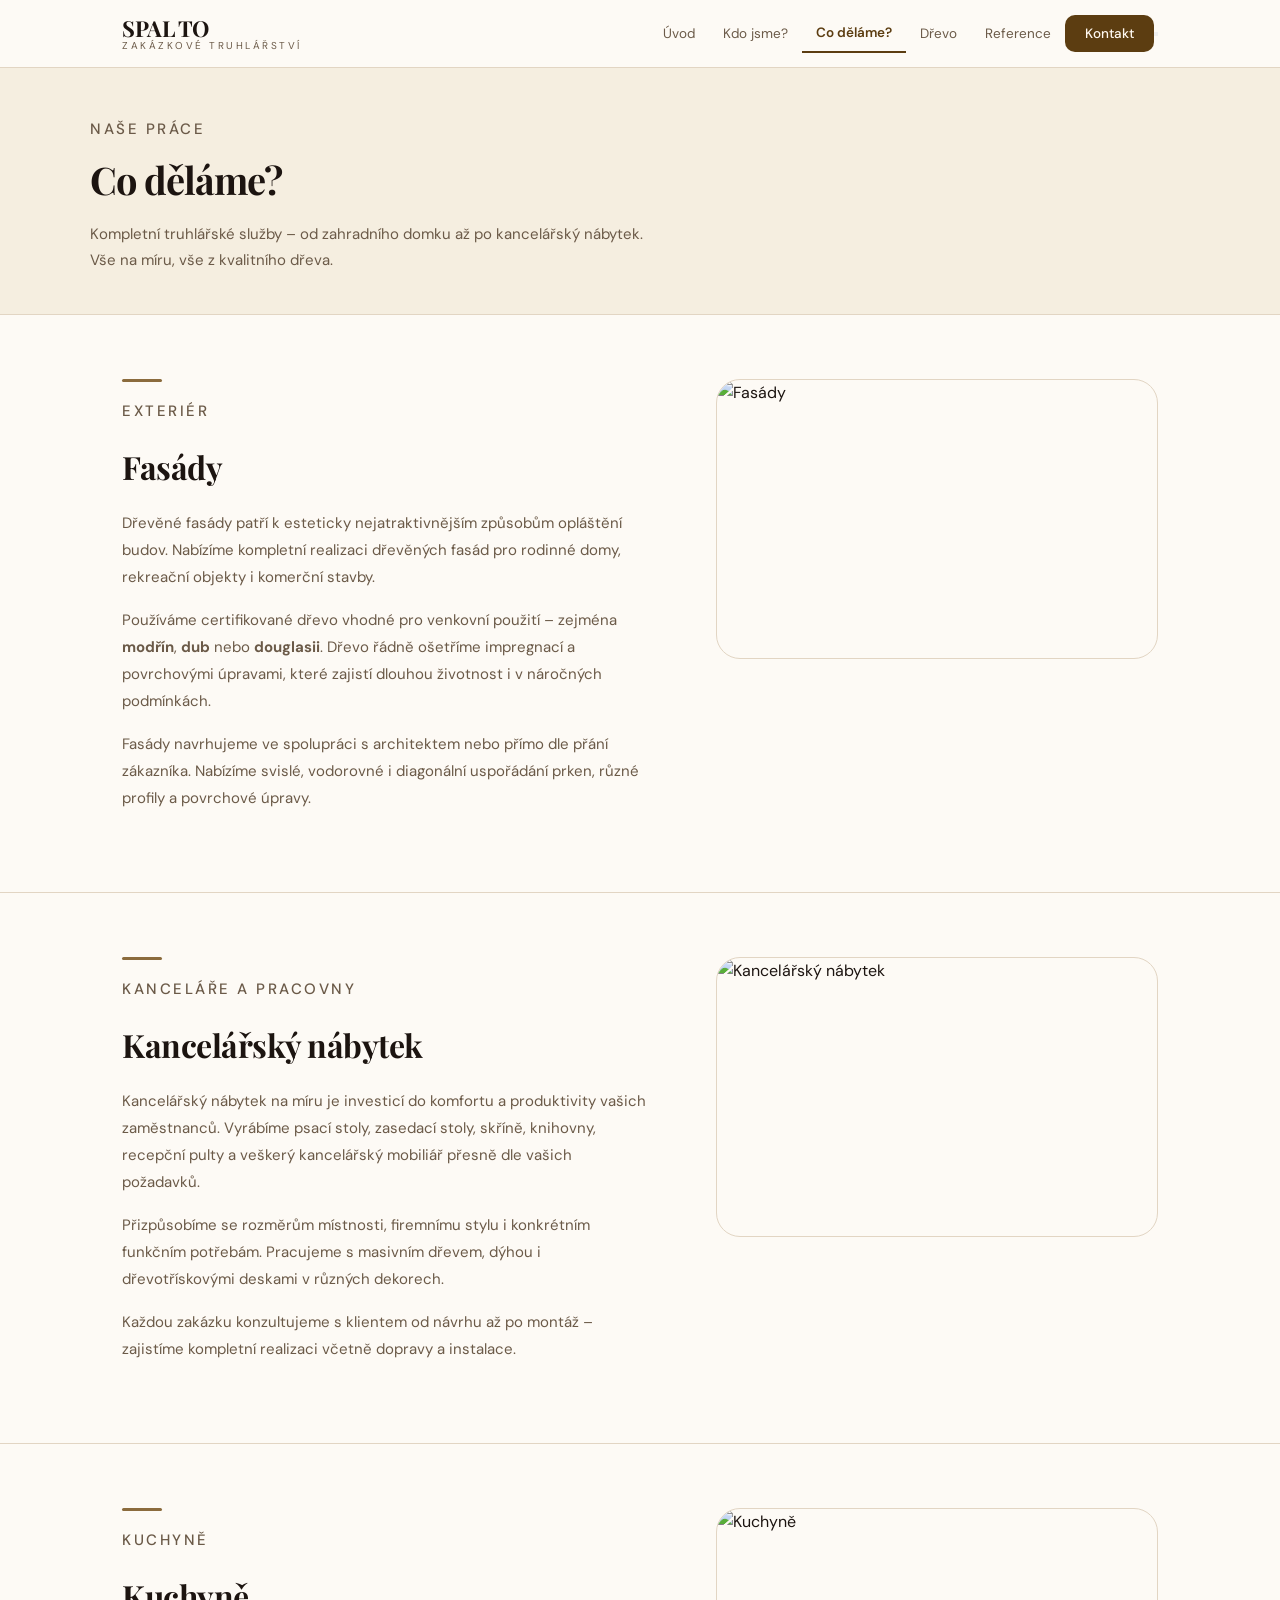
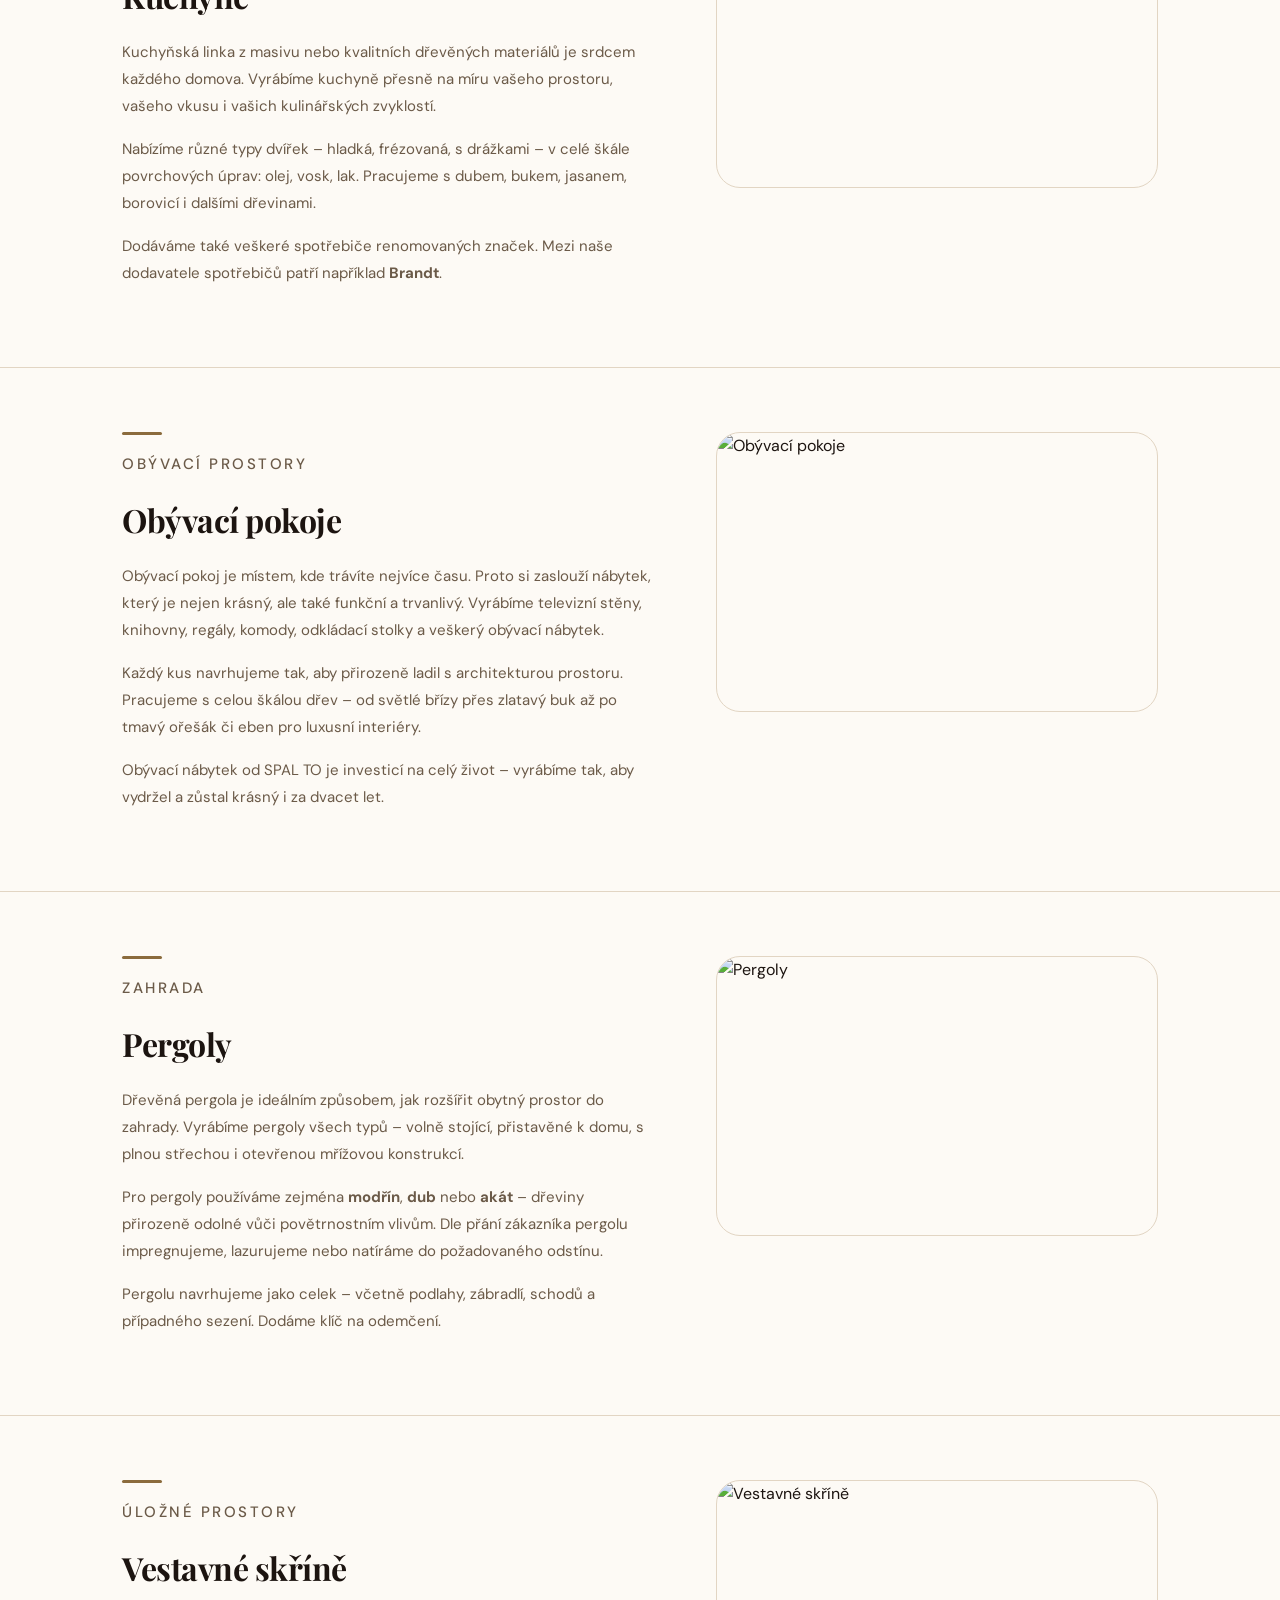
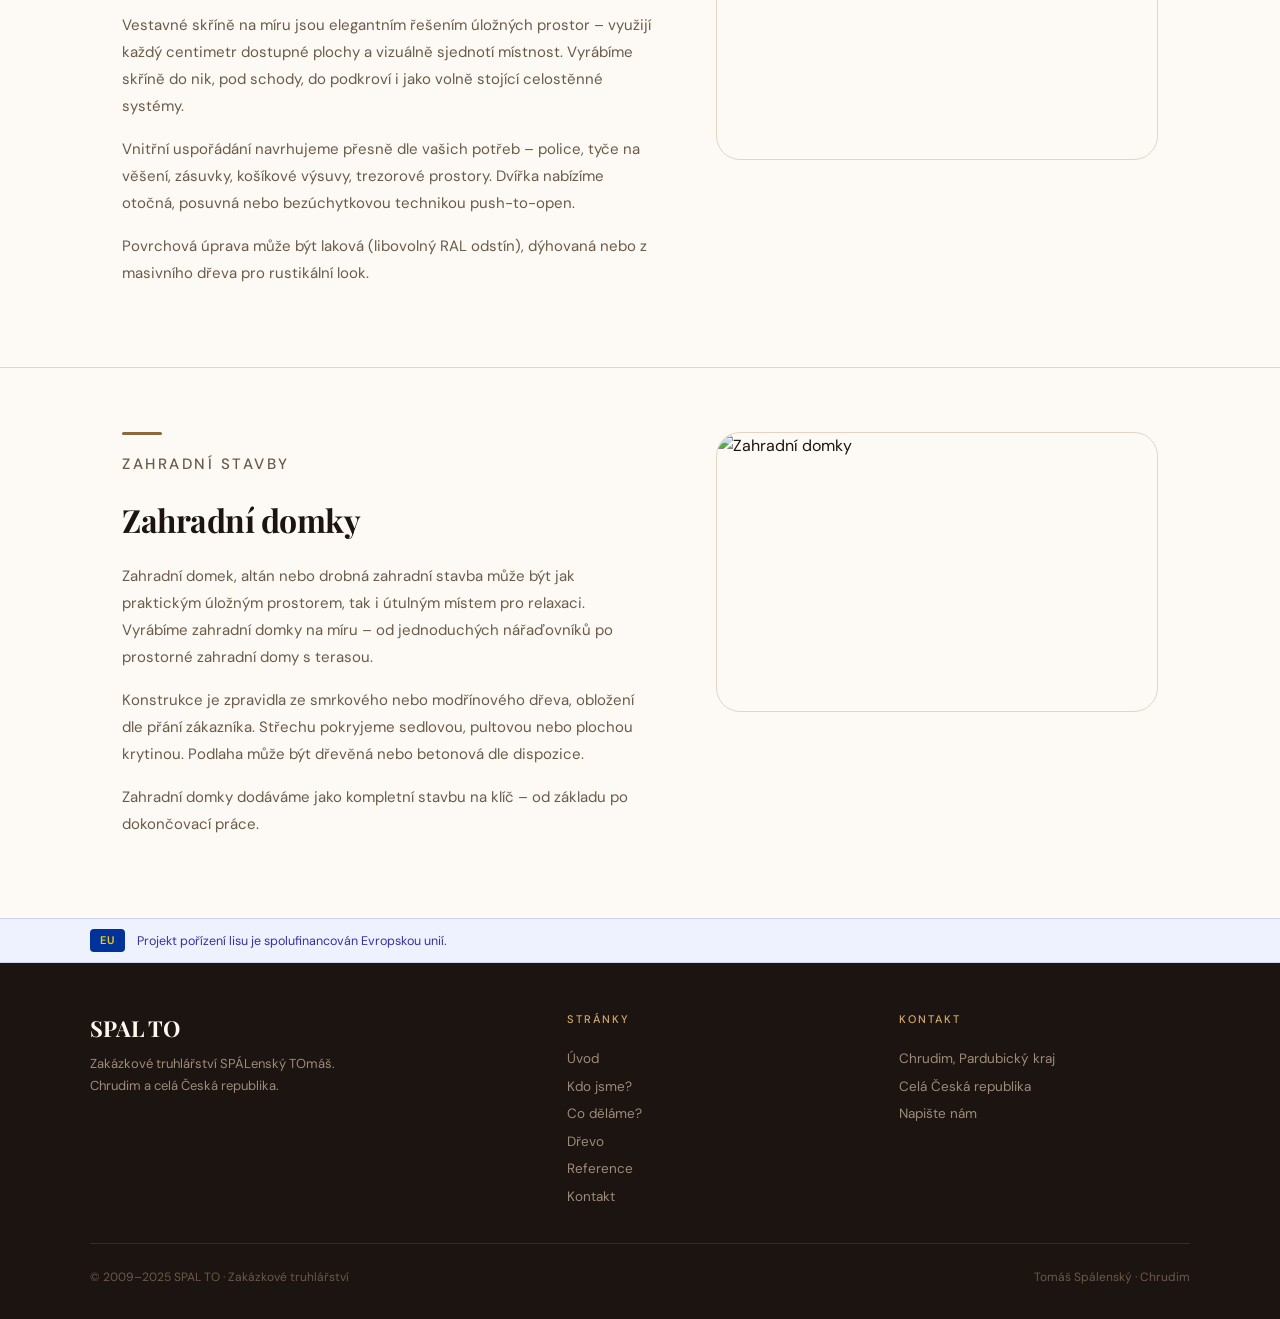
==== commit e5ba8650: "Oprava cest CSS bez css/ prefixu" ====
--- a/co-delame.html
+++ b/co-delame.html
@@ -25,7 +25,7 @@
   <meta name="twitter:description" content="Fasády, kuchyně, pergoly, vestavné skříně, zahradní domky a další – vše na míru. SPAL TO, Chrudim.">
   <title>Co děláme – SPAL TO truhlářství</title>
   <link rel="stylesheet" href="shared.css">
-  <link rel="stylesheet" href="css/co-delame.css">
+  <link rel="stylesheet" href="co-delame.css">
 </head>
 <body>
 
@@ -269,6 +269,6 @@
     </div>
   </footer>
 
-  <script src="js/shared.js"></script>
+  <script src="shared.js"></script>
 </body>
 </html>
--- a/co-delame.css
+++ b/co-delame.css
@@ -0,0 +1,130 @@
+/* =============================================
+   CO-DELAME.CSS
+   ============================================= */
+
+.reveal {
+  opacity: 0;
+  transform: translateY(22px);
+  transition: opacity 0.55s ease, transform 0.55s ease;
+}
+.reveal.revealed {
+  opacity: 1;
+  transform: translateY(0);
+}
+
+/* ---- SERVICE DETAIL BLOCK ---- */
+.service-detail {
+  display: grid;
+  grid-template-columns: 1.2fr 1fr;
+  gap: 4rem;
+  align-items: start;
+}
+
+
+
+.service-detail-title {
+  font-family: var(--font-display);
+  font-size: 32px;
+  font-weight: 700;
+  letter-spacing: -0.5px;
+  margin: 10px 0 18px;
+}
+
+.service-detail-text p {
+  font-size: 15px;
+  color: var(--color-text-muted);
+  line-height: 1.8;
+  margin-bottom: 1rem;
+}
+
+/* ---- WOOD CARD (decorative placeholder) ---- */
+.wood-card {
+  border-radius: var(--radius-xl);
+  overflow: hidden;
+  background: var(--color-bg-secondary);
+  border: 1px solid var(--color-border);
+  aspect-ratio: 4/3;
+  display: flex;
+  flex-direction: column;
+  justify-content: flex-end;
+  padding: 1.5rem;
+  position: relative;
+}
+
+.wood-card-swatch {
+  position: absolute;
+  inset: 0;
+  border-radius: var(--radius-xl);
+  opacity: 0.55;
+}
+
+.wood-card-label {
+  position: relative;
+  z-index: 1;
+  font-family: var(--font-display);
+  font-size: 18px;
+  font-weight: 700;
+  color: #FFF8F0;
+  text-shadow: 0 1px 8px rgba(0,0,0,0.35);
+  letter-spacing: -0.3px;
+}
+
+/* ---- APPLIANCES ---- */
+.appliances-section {
+  background: var(--color-bg-secondary);
+}
+
+.appliance-card {
+  display: flex;
+  gap: 3rem;
+  align-items: flex-start;
+  background: var(--color-bg-card);
+  border: 1px solid var(--color-border);
+  border-radius: var(--radius-lg);
+  padding: 2rem 2.5rem;
+}
+
+.appliance-brand {
+  font-family: var(--font-display);
+  font-size: 42px;
+  font-weight: 700;
+  color: var(--color-accent);
+  flex-shrink: 0;
+  line-height: 1;
+  padding-top: 4px;
+}
+
+.appliance-text p {
+  font-size: 15px;
+  color: var(--color-text-muted);
+  line-height: 1.8;
+}
+
+/* ---- REAL SERVICE IMAGES ---- */
+.service-real-img {
+  width: 100%;
+  height: 220px;
+  object-fit: cover;
+  border-radius: var(--radius-xl);
+  display: block;
+  border: 1px solid var(--color-border);
+}
+
+/* ---- PORADI: vzdy text vlevo, obrazek vpravo ---- */
+.service-detail {
+  display: grid;
+  grid-template-columns: 1.2fr 1fr;
+  gap: 4rem;
+  align-items: start;
+}
+.service-detail-text { order: 1; }
+.service-detail-visual { order: 2; }
+
+.service-real-img {
+  width: 100%;
+  height: 280px;
+  object-fit: cover;
+  border-radius: var(--radius-xl);
+  display: block;
+  border: 1px solid var(--color-border);
+}
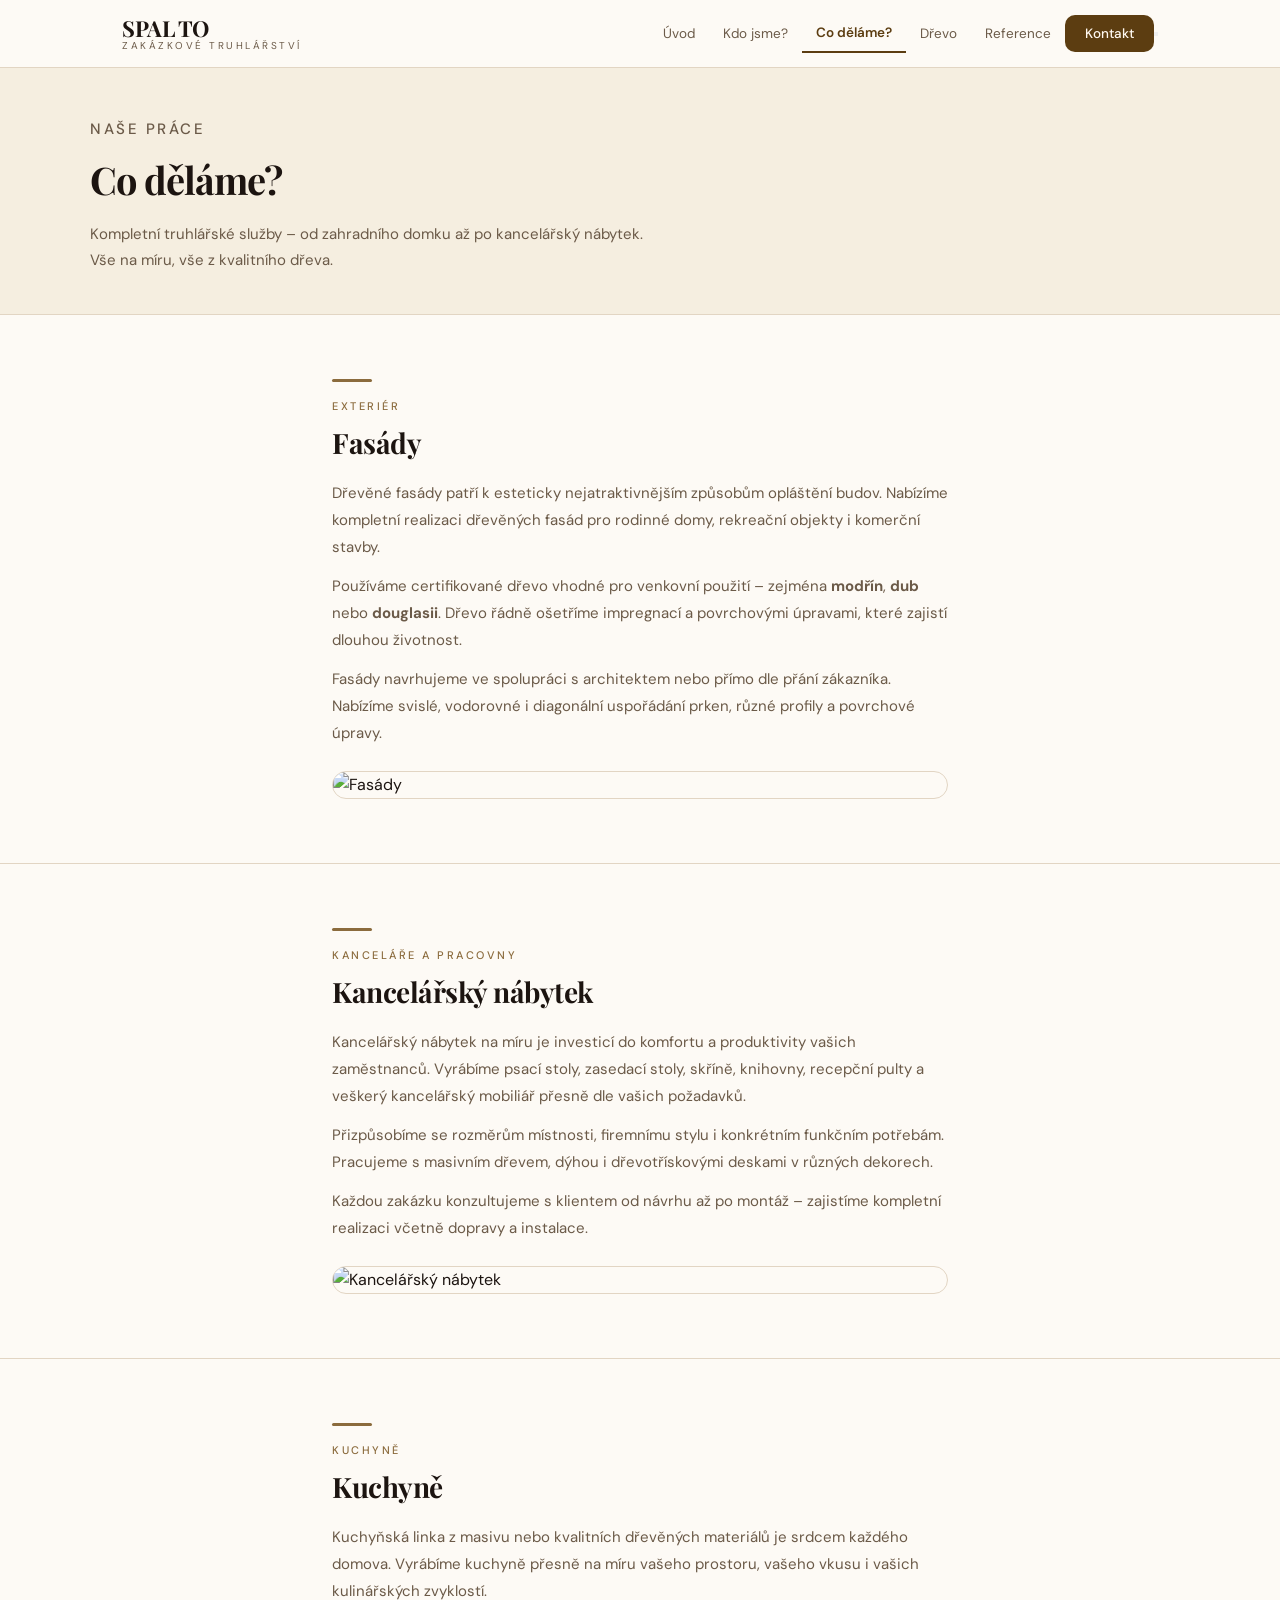
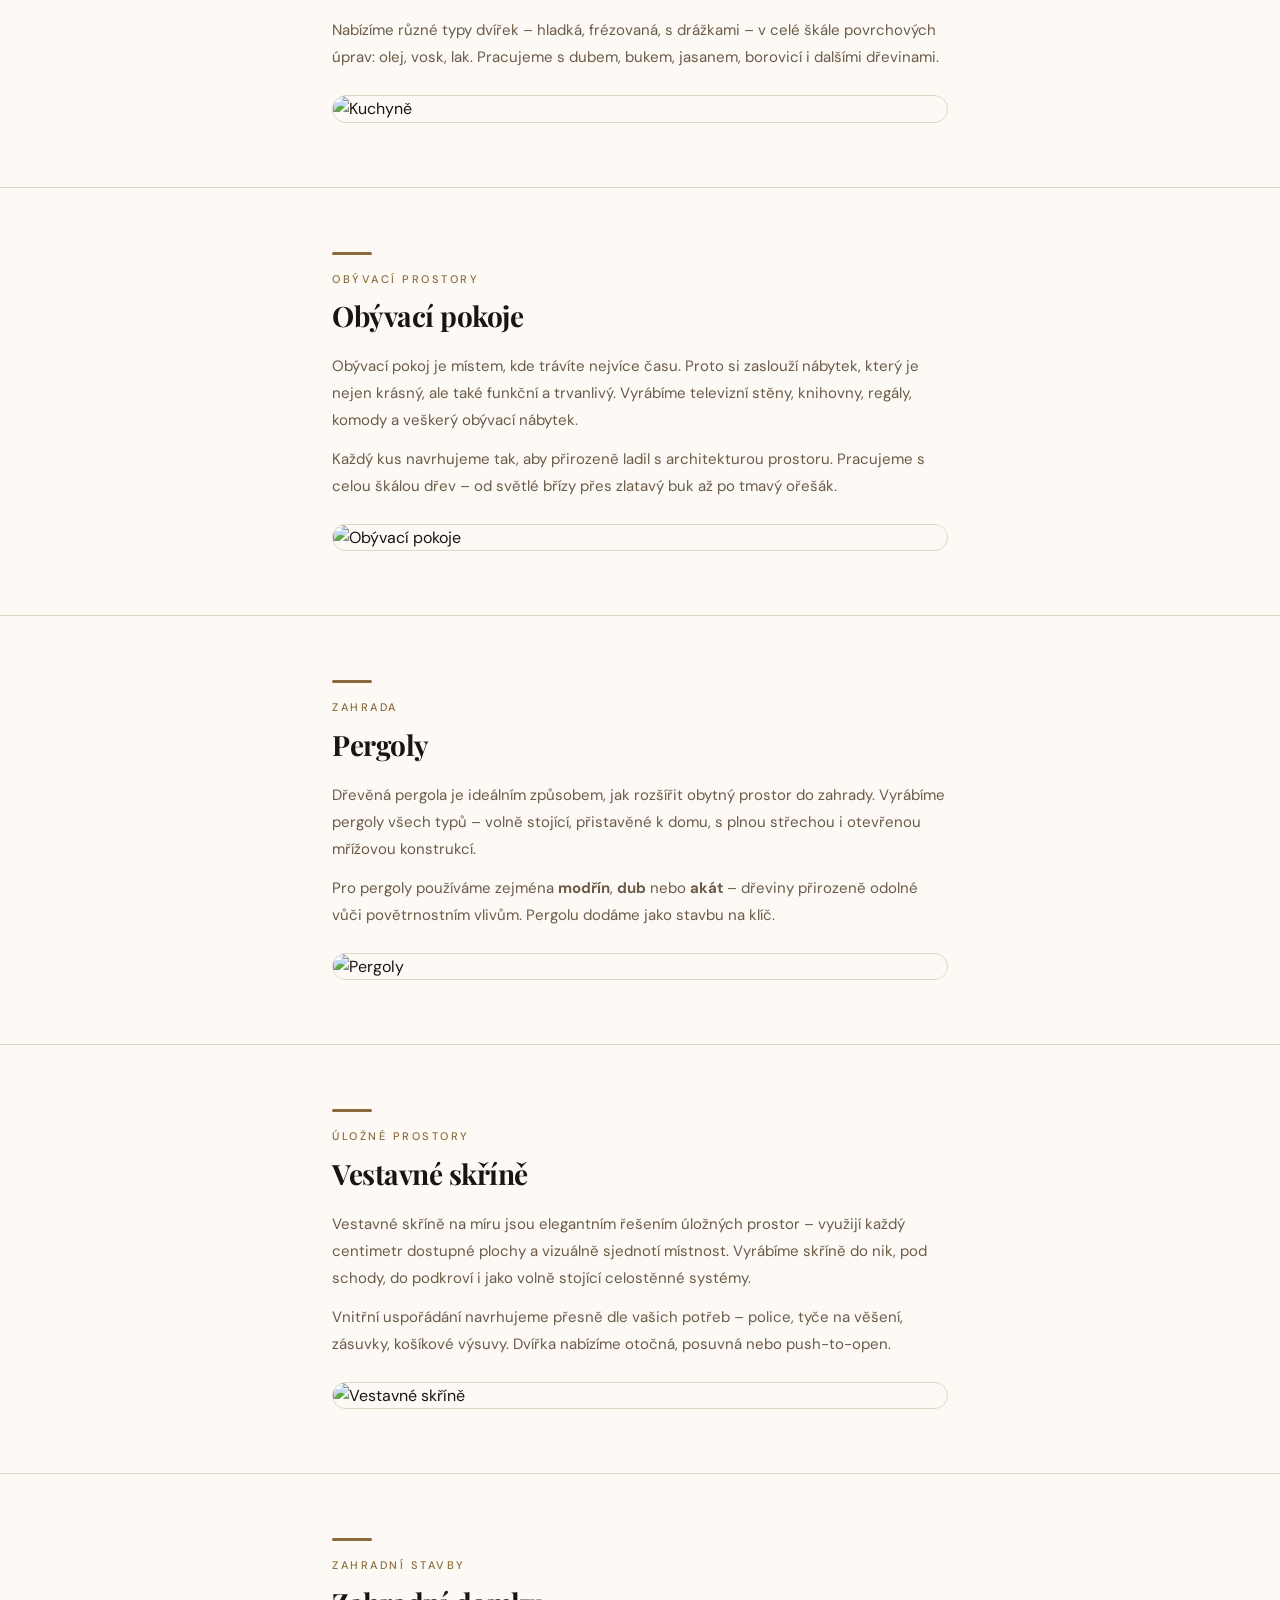
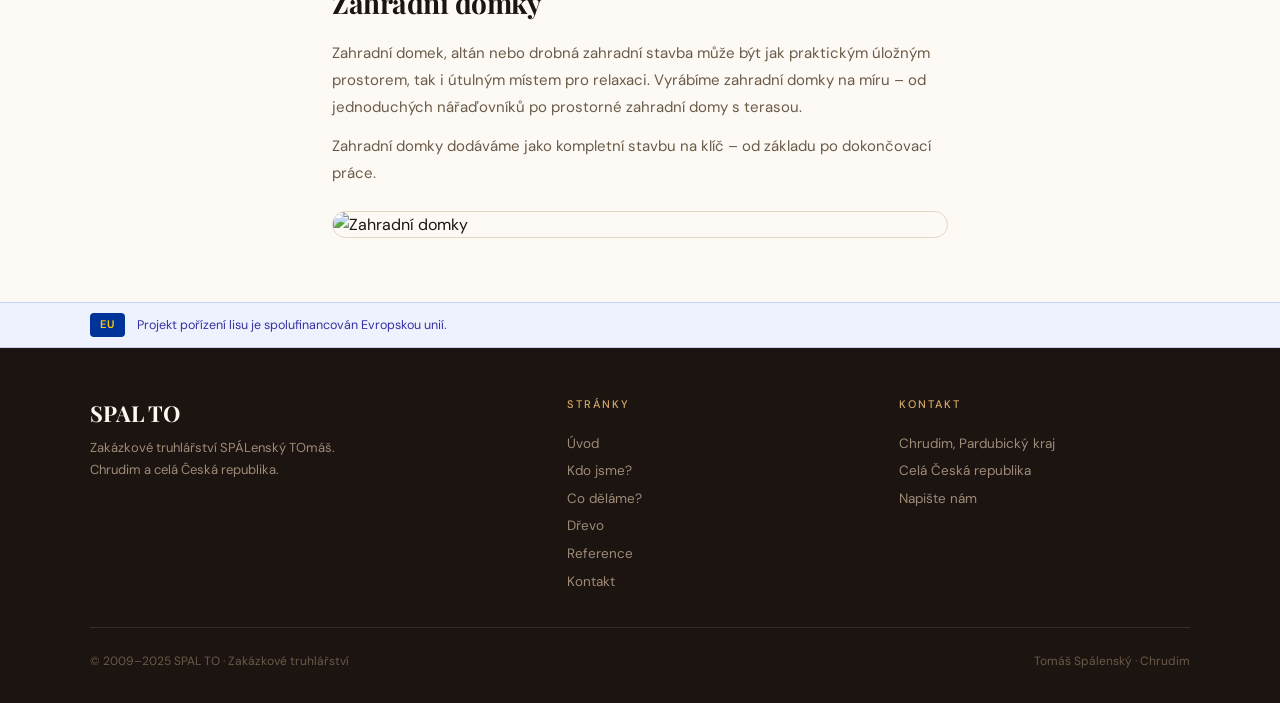
==== commit 47757f25: "Prepis co-delame: nadpis text obrazek" ====
--- a/co-delame.html
+++ b/co-delame.html
@@ -57,182 +57,97 @@
     </div>
   </div>
 
-  <!-- SERVICES LIST -->
-  <section class="section" id="fasady">
-    <div class="service-detail reveal">
-      <div class="service-detail-text">
-        <div class="wood-accent-bar"></div>
-        <p class="eyebrow">Exteriér</p>
-        <h2 class="service-detail-title">Fasády</h2>
-        <p>
-          Dřevěné fasády patří k esteticky nejatraktivnějším způsobům opláštění budov. Nabízíme kompletní realizaci dřevěných fasád pro rodinné domy, rekreační objekty i komerční stavby.
-        </p>
-        <p>
-          Používáme certifikované dřevo vhodné pro venkovní použití – zejména <strong>modřín</strong>, <strong>dub</strong> nebo <strong>douglasii</strong>. Dřevo řádně ošetříme impregnací a povrchovými úpravami, které zajistí dlouhou životnost i v náročných podmínkách.
-        </p>
-        <p>
-          Fasády navrhujeme ve spolupráci s architektem nebo přímo dle přání zákazníka. Nabízíme svislé, vodorovné i diagonální uspořádání prken, různé profily a povrchové úpravy.
-        </p>
-        
-      </div>
-      <div class="service-detail-visual">
-        <img src="https://www.truhlarstvi-zakazkove.cz/App_Themes/Spal-to/Images/btnFasady.jpg" alt="Fasády" class="service-real-img">
-      </div>
+
+  <section class="section co-section" id="fasady">
+    <div class="wood-accent-bar"></div>
+    <p class="eyebrow">Exteriér</p>
+    <h2 class="co-section-title">Fasády</h2>
+    <div class="co-section-text">
+      <p>Dřevěné fasády patří k esteticky nejatraktivnějším způsobům opláštění budov. Nabízíme kompletní realizaci dřevěných fasád pro rodinné domy, rekreační objekty i komerční stavby.</p>
+      <p>Používáme certifikované dřevo vhodné pro venkovní použití – zejména <strong>modřín</strong>, <strong>dub</strong> nebo <strong>douglasii</strong>. Dřevo řádně ošetříme impregnací a povrchovými úpravami, které zajistí dlouhou životnost.</p>
+      <p>Fasády navrhujeme ve spolupráci s architektem nebo přímo dle přání zákazníka. Nabízíme svislé, vodorovné i diagonální uspořádání prken, různé profily a povrchové úpravy.</p>
     </div>
+    <img src="https://www.truhlarstvi-zakazkove.cz/App_Themes/Spal-to/Images/btnFasady.jpg" alt="Fasády" class="co-section-img">
   </section>
 
   <hr class="divider">
 
-  <section class="section" id="kancelarsky-nabytek">
-    <div class="service-detail reveal">
-      <div class="service-detail-visual">
-        <img src="https://www.truhlarstvi-zakazkove.cz/App_Themes/Spal-to/Images/btnKancelarskyNabytek.jpg" alt="Kancelářský nábytek" class="service-real-img">
-      </div>
-      <div class="service-detail-text">
-        <div class="wood-accent-bar"></div>
-        <p class="eyebrow">Kanceláře a pracovny</p>
-        <h2 class="service-detail-title">Kancelářský nábytek</h2>
-        <p>
-          Kancelářský nábytek na míru je investicí do komfortu a produktivity vašich zaměstnanců. Vyrábíme psací stoly, zasedací stoly, skříně, knihovny, recepční pulty a veškerý kancelářský mobiliář přesně dle vašich požadavků.
-        </p>
-        <p>
-          Přizpůsobíme se rozměrům místnosti, firemnímu stylu i konkrétním funkčním potřebám. Pracujeme s masivním dřevem, dýhou i dřevotřískovými deskami v různých dekorech.
-        </p>
-        <p>
-          Každou zakázku konzultujeme s klientem od návrhu až po montáž – zajistíme kompletní realizaci včetně dopravy a instalace.
-        </p>
-        
-      </div>
+  <section class="section co-section" id="kancelarsky-nabytek">
+    <div class="wood-accent-bar"></div>
+    <p class="eyebrow">Kanceláře a pracovny</p>
+    <h2 class="co-section-title">Kancelářský nábytek</h2>
+    <div class="co-section-text">
+      <p>Kancelářský nábytek na míru je investicí do komfortu a produktivity vašich zaměstnanců. Vyrábíme psací stoly, zasedací stoly, skříně, knihovny, recepční pulty a veškerý kancelářský mobiliář přesně dle vašich požadavků.</p>
+      <p>Přizpůsobíme se rozměrům místnosti, firemnímu stylu i konkrétním funkčním potřebám. Pracujeme s masivním dřevem, dýhou i dřevotřískovými deskami v různých dekorech.</p>
+      <p>Každou zakázku konzultujeme s klientem od návrhu až po montáž – zajistíme kompletní realizaci včetně dopravy a instalace.</p>
     </div>
+    <img src="https://www.truhlarstvi-zakazkove.cz/App_Themes/Spal-to/Images/btnKancelarskyNabytek.jpg" alt="Kancelářský nábytek" class="co-section-img">
   </section>
 
   <hr class="divider">
 
-  <section class="section" id="kuchyne">
-    <div class="service-detail reveal">
-      <div class="service-detail-text">
-        <div class="wood-accent-bar"></div>
-        <p class="eyebrow">Kuchyně</p>
-        <h2 class="service-detail-title">Kuchyně</h2>
-        <p>
-          Kuchyňská linka z masivu nebo kvalitních dřevěných materiálů je srdcem každého domova. Vyrábíme kuchyně přesně na míru vašeho prostoru, vašeho vkusu i vašich kulinářských zvyklostí.
-        </p>
-        <p>
-          Nabízíme různé typy dvířek – hladká, frézovaná, s drážkami – v celé škále povrchových úprav: olej, vosk, lak. Pracujeme s dubem, bukem, jasanem, borovicí i dalšími dřevinami.
-        </p>
-        <p>
-          Dodáváme také veškeré spotřebiče renomovaných značek. Mezi naše dodavatele spotřebičů patří například <strong>Brandt</strong>.
-        </p>
-        
-      </div>
-      <div class="service-detail-visual">
-        <img src="https://www.truhlarstvi-zakazkove.cz/App_Themes/Spal-to/Images/btnKuchyne.jpg" alt="Kuchyně" class="service-real-img">
-      </div>
+  <section class="section co-section" id="kuchyne">
+    <div class="wood-accent-bar"></div>
+    <p class="eyebrow">Kuchyně</p>
+    <h2 class="co-section-title">Kuchyně</h2>
+    <div class="co-section-text">
+      <p>Kuchyňská linka z masivu nebo kvalitních dřevěných materiálů je srdcem každého domova. Vyrábíme kuchyně přesně na míru vašeho prostoru, vašeho vkusu i vašich kulinářských zvyklostí.</p>
+      <p>Nabízíme různé typy dvířek – hladká, frézovaná, s drážkami – v celé škále povrchových úprav: olej, vosk, lak. Pracujeme s dubem, bukem, jasanem, borovicí i dalšími dřevinami.</p>
     </div>
+    <img src="https://www.truhlarstvi-zakazkove.cz/App_Themes/Spal-to/Images/btnKuchyne.jpg" alt="Kuchyně" class="co-section-img">
   </section>
 
   <hr class="divider">
 
-  <section class="section" id="obyvaci-pokoje">
-    <div class="service-detail reveal">
-      <div class="service-detail-visual">
-        <img src="https://www.truhlarstvi-zakazkove.cz/App_Themes/Spal-to/Images/btnObyvaciPokoje.jpg" alt="Obývací pokoje" class="service-real-img">
-      </div>
-      <div class="service-detail-text">
-        <div class="wood-accent-bar"></div>
-        <p class="eyebrow">Obývací prostory</p>
-        <h2 class="service-detail-title">Obývací pokoje</h2>
-        <p>
-          Obývací pokoj je místem, kde trávíte nejvíce času. Proto si zaslouží nábytek, který je nejen krásný, ale také funkční a trvanlivý. Vyrábíme televizní stěny, knihovny, regály, komody, odkládací stolky a veškerý obývací nábytek.
-        </p>
-        <p>
-          Každý kus navrhujeme tak, aby přirozeně ladil s architekturou prostoru. Pracujeme s celou škálou dřev – od světlé břízy přes zlatavý buk až po tmavý ořešák či eben pro luxusní interiéry.
-        </p>
-        <p>
-          Obývací nábytek od SPAL TO je investicí na celý život – vyrábíme tak, aby vydržel a zůstal krásný i za dvacet let.
-        </p>
-        
-      </div>
+  <section class="section co-section" id="obyvaci-pokoje">
+    <div class="wood-accent-bar"></div>
+    <p class="eyebrow">Obývací prostory</p>
+    <h2 class="co-section-title">Obývací pokoje</h2>
+    <div class="co-section-text">
+      <p>Obývací pokoj je místem, kde trávíte nejvíce času. Proto si zaslouží nábytek, který je nejen krásný, ale také funkční a trvanlivý. Vyrábíme televizní stěny, knihovny, regály, komody a veškerý obývací nábytek.</p>
+      <p>Každý kus navrhujeme tak, aby přirozeně ladil s architekturou prostoru. Pracujeme s celou škálou dřev – od světlé břízy přes zlatavý buk až po tmavý ořešák.</p>
     </div>
+    <img src="https://www.truhlarstvi-zakazkove.cz/App_Themes/Spal-to/Images/btnObyvaciPokoje.jpg" alt="Obývací pokoje" class="co-section-img">
   </section>
 
   <hr class="divider">
 
-  <section class="section" id="pergoly">
-    <div class="service-detail reveal">
-      <div class="service-detail-text">
-        <div class="wood-accent-bar"></div>
-        <p class="eyebrow">Zahrada</p>
-        <h2 class="service-detail-title">Pergoly</h2>
-        <p>
-          Dřevěná pergola je ideálním způsobem, jak rozšířit obytný prostor do zahrady. Vyrábíme pergoly všech typů – volně stojící, přistavěné k domu, s plnou střechou i otevřenou mřížovou konstrukcí.
-        </p>
-        <p>
-          Pro pergoly používáme zejména <strong>modřín</strong>, <strong>dub</strong> nebo <strong>akát</strong> – dřeviny přirozeně odolné vůči povětrnostním vlivům. Dle přání zákazníka pergolu impregnujeme, lazurujeme nebo natíráme do požadovaného odstínu.
-        </p>
-        <p>
-          Pergolu navrhujeme jako celek – včetně podlahy, zábradlí, schodů a případného sezení. Dodáme klíč na odemčení.
-        </p>
-        
-      </div>
-      <div class="service-detail-visual">
-        <img src="https://www.truhlarstvi-zakazkove.cz/App_Themes/Spal-to/Images/btnPergoly.jpg" alt="Pergoly" class="service-real-img">
-      </div>
+  <section class="section co-section" id="pergoly">
+    <div class="wood-accent-bar"></div>
+    <p class="eyebrow">Zahrada</p>
+    <h2 class="co-section-title">Pergoly</h2>
+    <div class="co-section-text">
+      <p>Dřevěná pergola je ideálním způsobem, jak rozšířit obytný prostor do zahrady. Vyrábíme pergoly všech typů – volně stojící, přistavěné k domu, s plnou střechou i otevřenou mřížovou konstrukcí.</p>
+      <p>Pro pergoly používáme zejména <strong>modřín</strong>, <strong>dub</strong> nebo <strong>akát</strong> – dřeviny přirozeně odolné vůči povětrnostním vlivům. Pergolu dodáme jako stavbu na klíč.</p>
     </div>
+    <img src="https://www.truhlarstvi-zakazkove.cz/App_Themes/Spal-to/Images/btnPergoly.jpg" alt="Pergoly" class="co-section-img">
   </section>
 
   <hr class="divider">
 
-  <section class="section" id="vestavne-skrine">
-    <div class="service-detail reveal">
-      <div class="service-detail-visual">
-        <img src="https://www.truhlarstvi-zakazkove.cz/App_Themes/Spal-to/Images/btnVestavneSkrine.jpg" alt="Vestavné skříně" class="service-real-img">
-      </div>
-      <div class="service-detail-text">
-        <div class="wood-accent-bar"></div>
-        <p class="eyebrow">Úložné prostory</p>
-        <h2 class="service-detail-title">Vestavné skříně</h2>
-        <p>
-          Vestavné skříně na míru jsou elegantním řešením úložných prostor – využijí každý centimetr dostupné plochy a vizuálně sjednotí místnost. Vyrábíme skříně do nik, pod schody, do podkroví i jako volně stojící celostěnné systémy.
-        </p>
-        <p>
-          Vnitřní uspořádání navrhujeme přesně dle vašich potřeb – police, tyče na věšení, zásuvky, košíkové výsuvy, trezorové prostory. Dvířka nabízíme otočná, posuvná nebo bezúchytkovou technikou push-to-open.
-        </p>
-        <p>
-          Povrchová úprava může být laková (libovolný RAL odstín), dýhovaná nebo z masivního dřeva pro rustikální look.
-        </p>
-        
-      </div>
+  <section class="section co-section" id="vestavne-skrine">
+    <div class="wood-accent-bar"></div>
+    <p class="eyebrow">Úložné prostory</p>
+    <h2 class="co-section-title">Vestavné skříně</h2>
+    <div class="co-section-text">
+      <p>Vestavné skříně na míru jsou elegantním řešením úložných prostor – využijí každý centimetr dostupné plochy a vizuálně sjednotí místnost. Vyrábíme skříně do nik, pod schody, do podkroví i jako volně stojící celostěnné systémy.</p>
+      <p>Vnitřní uspořádání navrhujeme přesně dle vašich potřeb – police, tyče na věšení, zásuvky, košíkové výsuvy. Dvířka nabízíme otočná, posuvná nebo push-to-open.</p>
     </div>
+    <img src="https://www.truhlarstvi-zakazkove.cz/App_Themes/Spal-to/Images/btnVestavneSkrine.jpg" alt="Vestavné skříně" class="co-section-img">
   </section>
 
   <hr class="divider">
 
-  <section class="section" id="zahradni-domky">
-    <div class="service-detail reveal">
-      <div class="service-detail-text">
-        <div class="wood-accent-bar"></div>
-        <p class="eyebrow">Zahradní stavby</p>
-        <h2 class="service-detail-title">Zahradní domky</h2>
-        <p>
-          Zahradní domek, altán nebo drobná zahradní stavba může být jak praktickým úložným prostorem, tak i útulným místem pro relaxaci. Vyrábíme zahradní domky na míru – od jednoduchých nářaďovníků po prostorné zahradní domy s terasou.
-        </p>
-        <p>
-          Konstrukce je zpravidla ze smrkového nebo modřínového dřeva, obložení dle přání zákazníka. Střechu pokryjeme sedlovou, pultovou nebo plochou krytinou. Podlaha může být dřevěná nebo betonová dle dispozice.
-        </p>
-        <p>
-          Zahradní domky dodáváme jako kompletní stavbu na klíč – od základu po dokončovací práce.
-        </p>
-        
-      </div>
-      <div class="service-detail-visual">
-        <img src="https://www.truhlarstvi-zakazkove.cz/App_Themes/Spal-to/Images/btnZahradniDomky.jpg" alt="Zahradní domky" class="service-real-img">
-      </div>
+  <section class="section co-section" id="zahradni-domky">
+    <div class="wood-accent-bar"></div>
+    <p class="eyebrow">Zahradní stavby</p>
+    <h2 class="co-section-title">Zahradní domky</h2>
+    <div class="co-section-text">
+      <p>Zahradní domek, altán nebo drobná zahradní stavba může být jak praktickým úložným prostorem, tak i útulným místem pro relaxaci. Vyrábíme zahradní domky na míru – od jednoduchých nářaďovníků po prostorné zahradní domy s terasou.</p>
+      <p>Zahradní domky dodáváme jako kompletní stavbu na klíč – od základu po dokončovací práce.</p>
     </div>
+    <img src="https://www.truhlarstvi-zakazkove.cz/App_Themes/Spal-to/Images/btnZahradniDomky.jpg" alt="Zahradní domky" class="co-section-img">
   </section>
-
-  <!-- APPLIANCES -->
-  
 
   <div class="eu-banner">
     <div class="eu-banner-inner">
--- a/co-delame.css
+++ b/co-delame.css
@@ -128,3 +128,30 @@
   display: block;
   border: 1px solid var(--color-border);
 }
+
+/* ---- CO SECTION - nadpis text obrazek ---- */
+.co-section {
+  max-width: 680px;
+}
+.co-section-title {
+  font-family: var(--font-display);
+  font-size: 28px;
+  font-weight: 700;
+  letter-spacing: -0.5px;
+  margin: 6px 0 14px;
+}
+.co-section-text {
+  font-size: 15px;
+  color: var(--color-text-muted);
+  line-height: 1.8;
+  margin-bottom: 1.5rem;
+}
+.co-section-text p + p { margin-top: 0.75rem; }
+.co-section-img {
+  display: block;
+  width: auto;
+  max-width: 100%;
+  height: auto;
+  border-radius: var(--radius-lg);
+  border: 1px solid var(--color-border);
+}
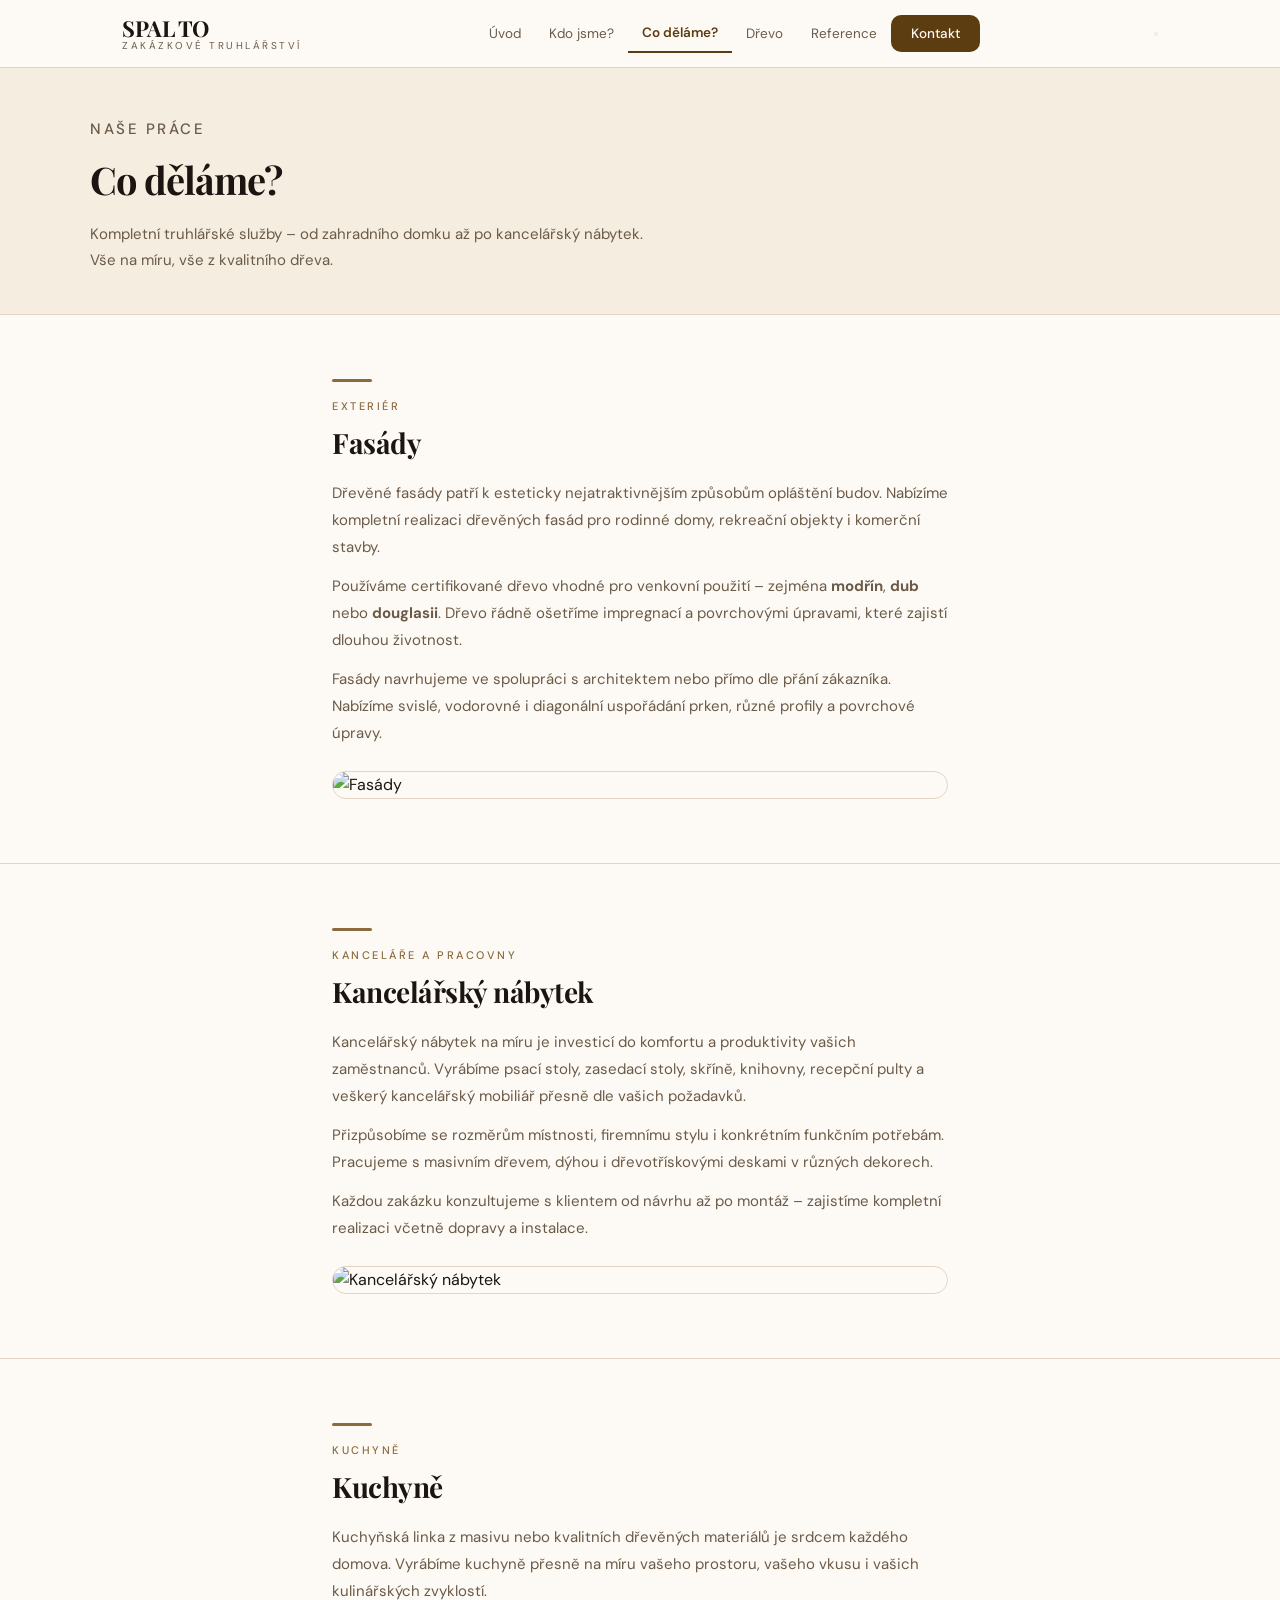
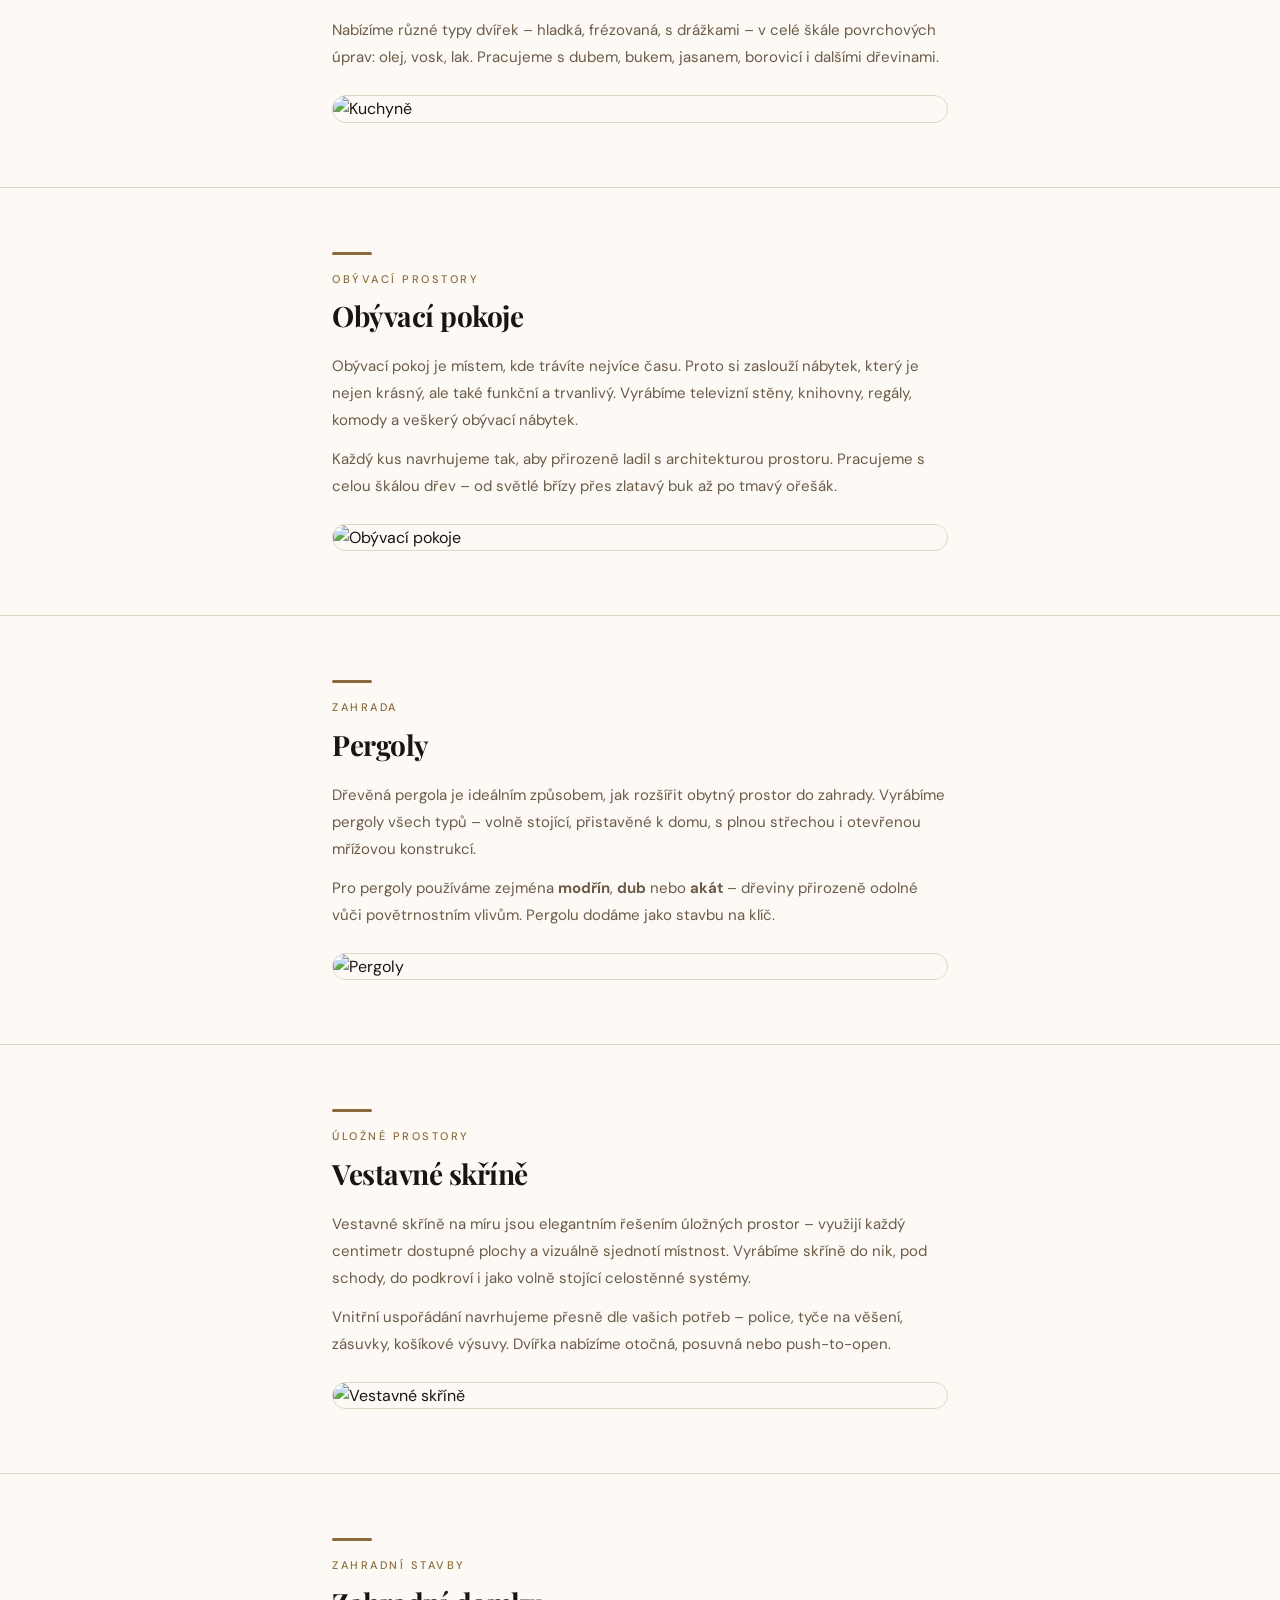
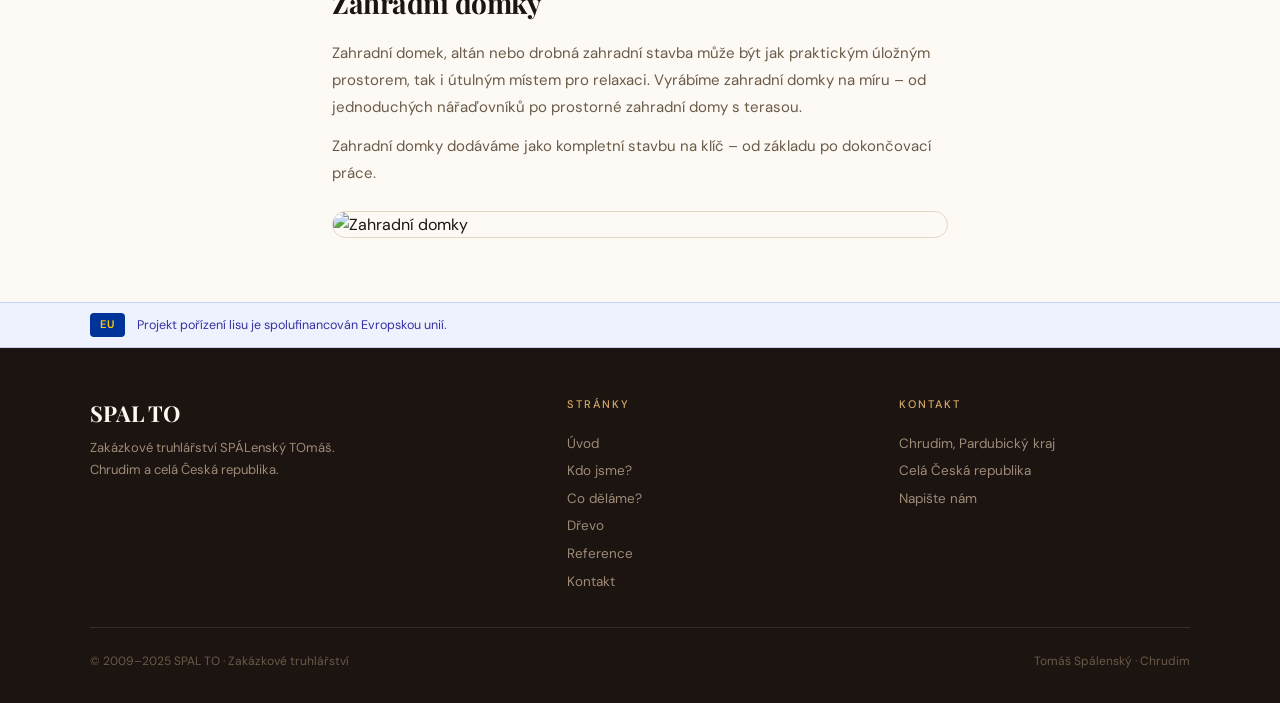
==== commit 64a27419: "Oprava nav toggle - mimo ul" ====
--- a/co-delame.html
+++ b/co-delame.html
@@ -42,7 +42,7 @@
         <li><a href="drevo.html">Dřevo</a></li>
         <li><a href="reference.html">Reference</a></li>
         <li><a href="kontakt.html" class="nav-cta">Kontakt</a></li>
-      
+      </ul>
       <button class="nav-toggle-btn" id="nav-toggle" aria-expanded="false" aria-controls="nav-menu" aria-label="Otevřít menu">
         <span></span><span></span><span></span>
       </button>
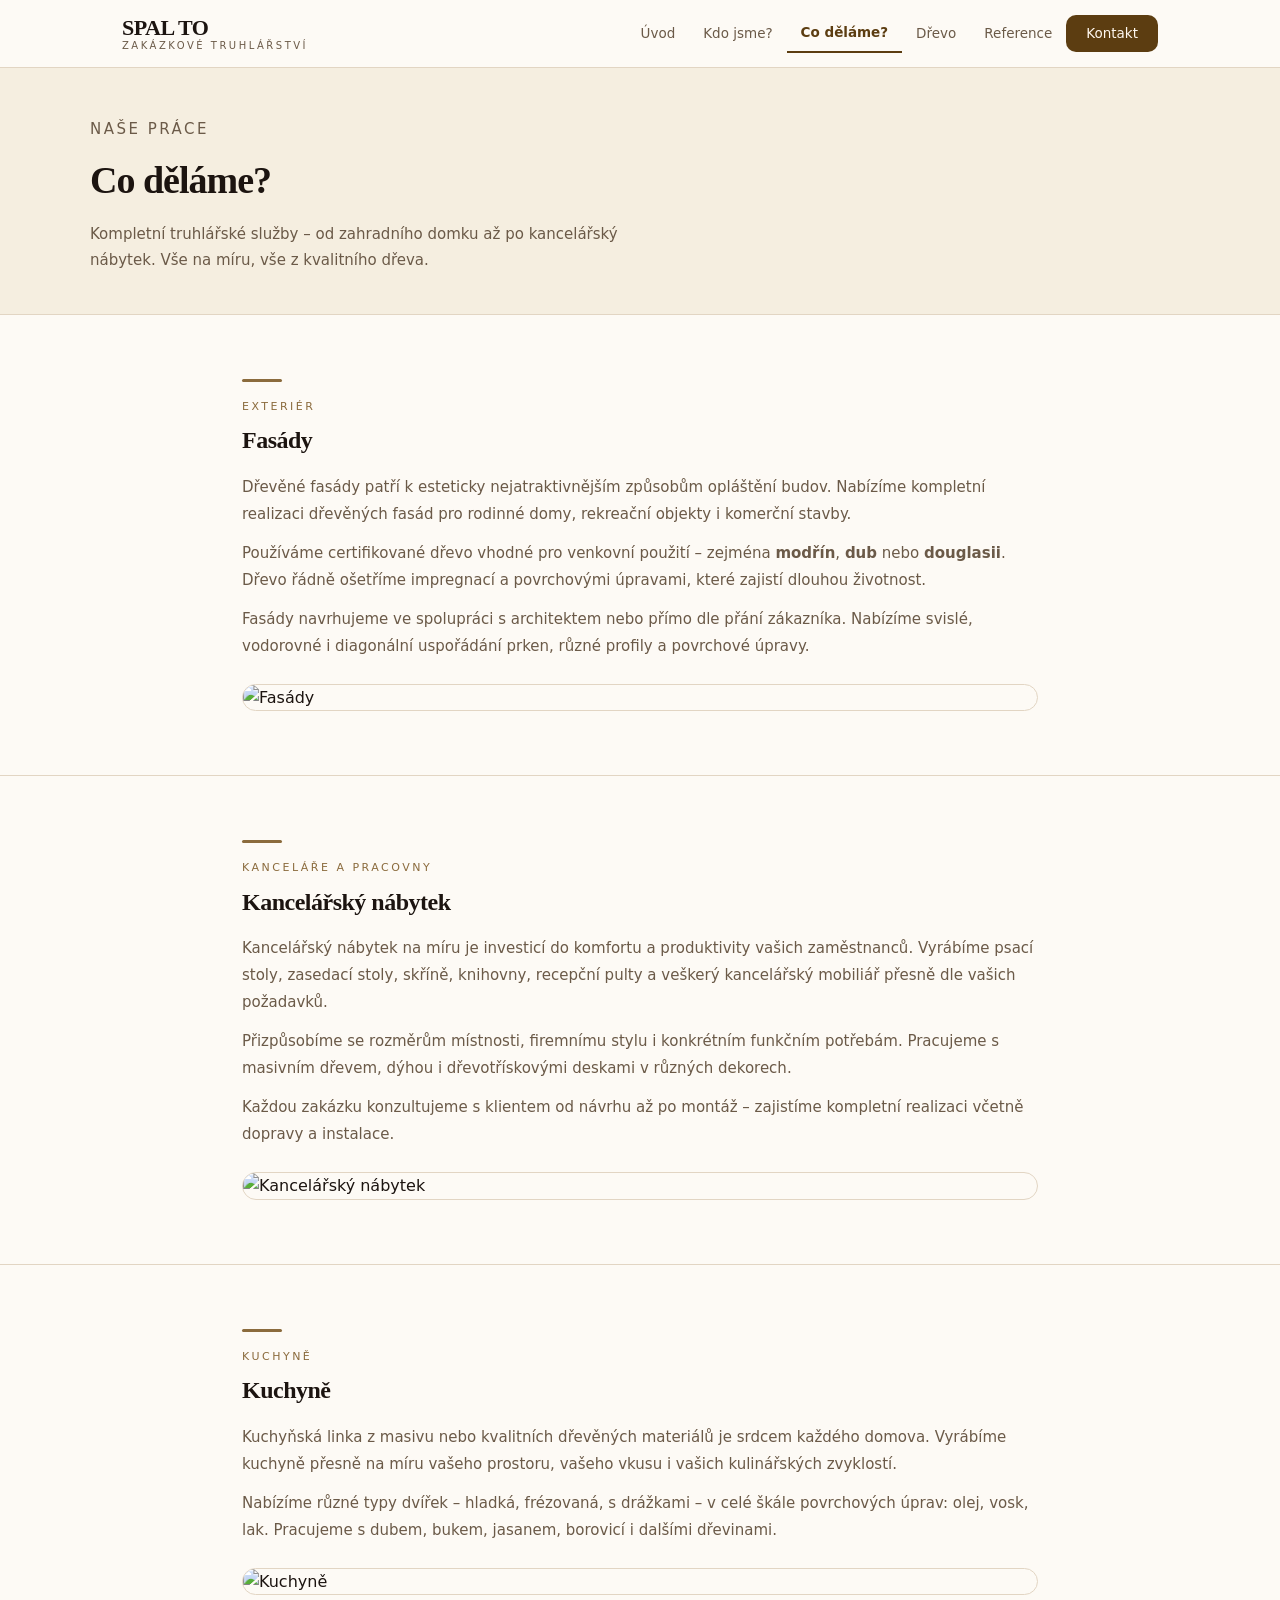
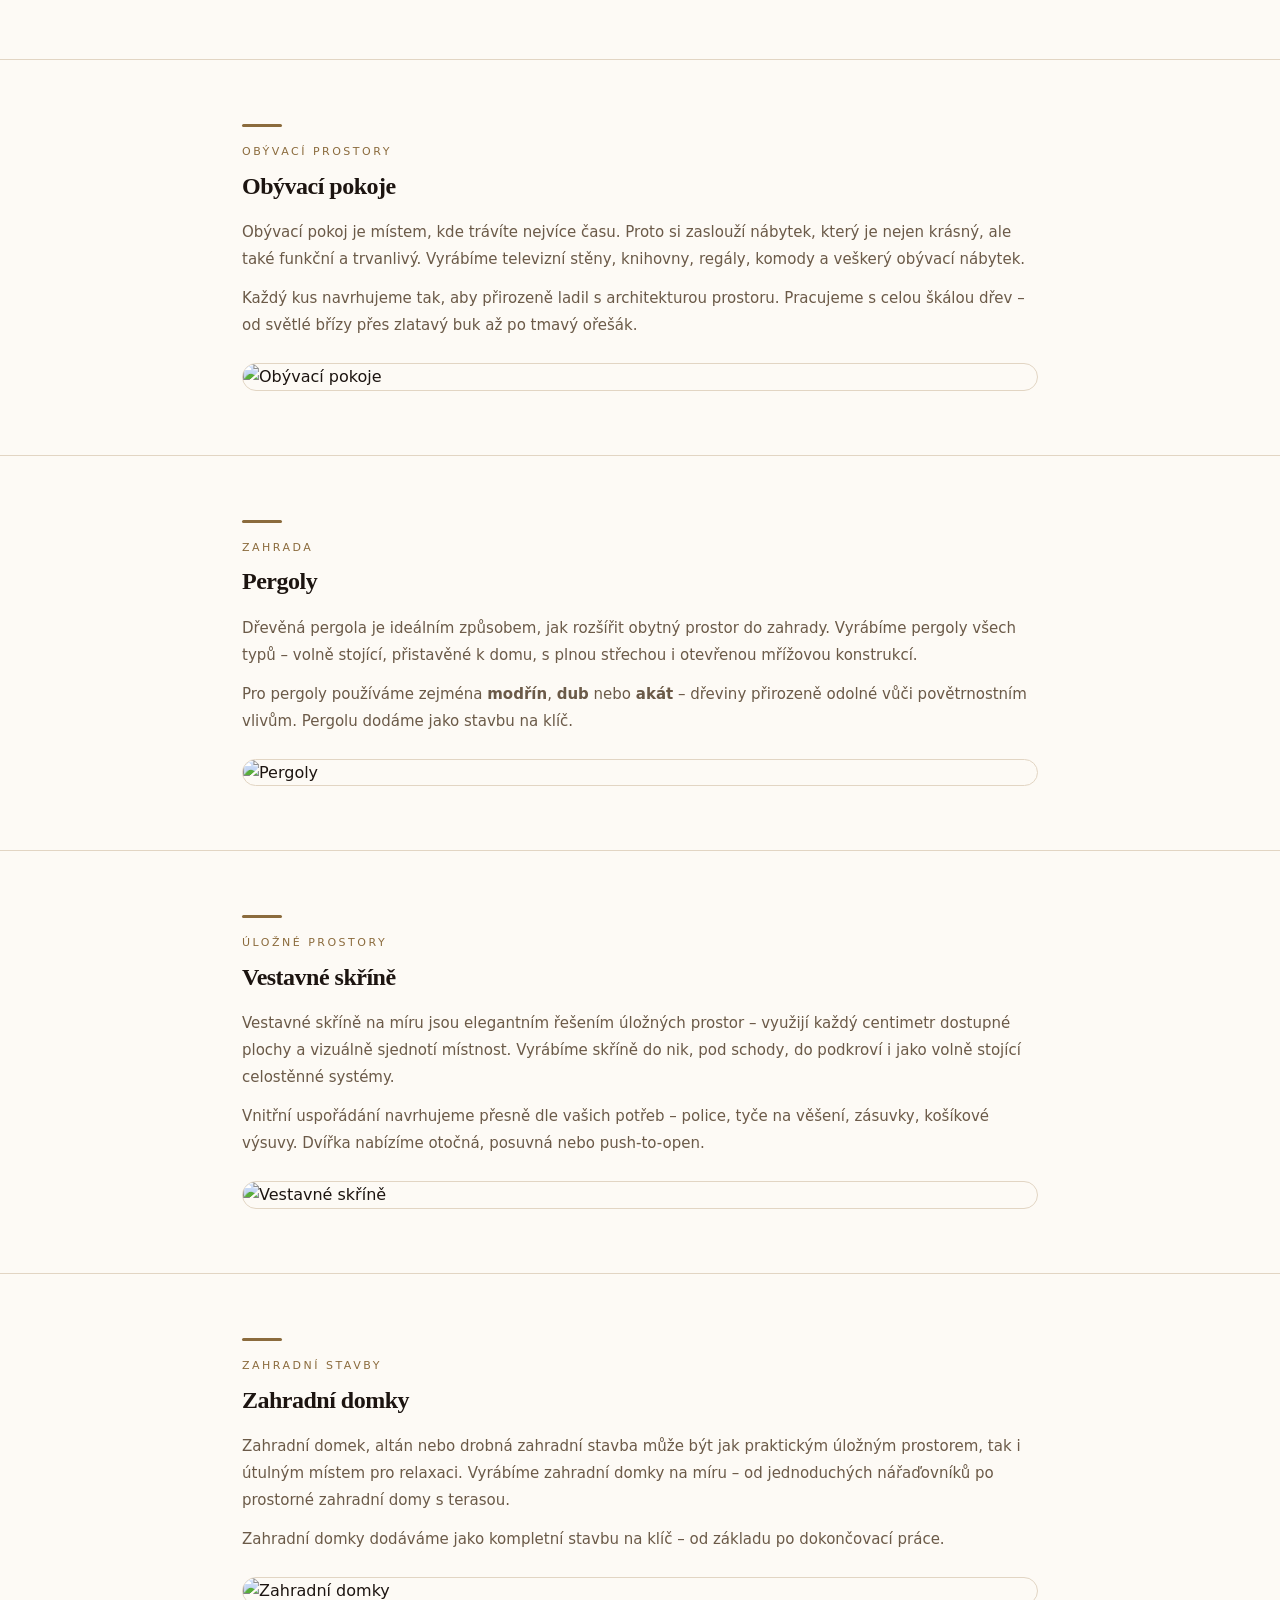
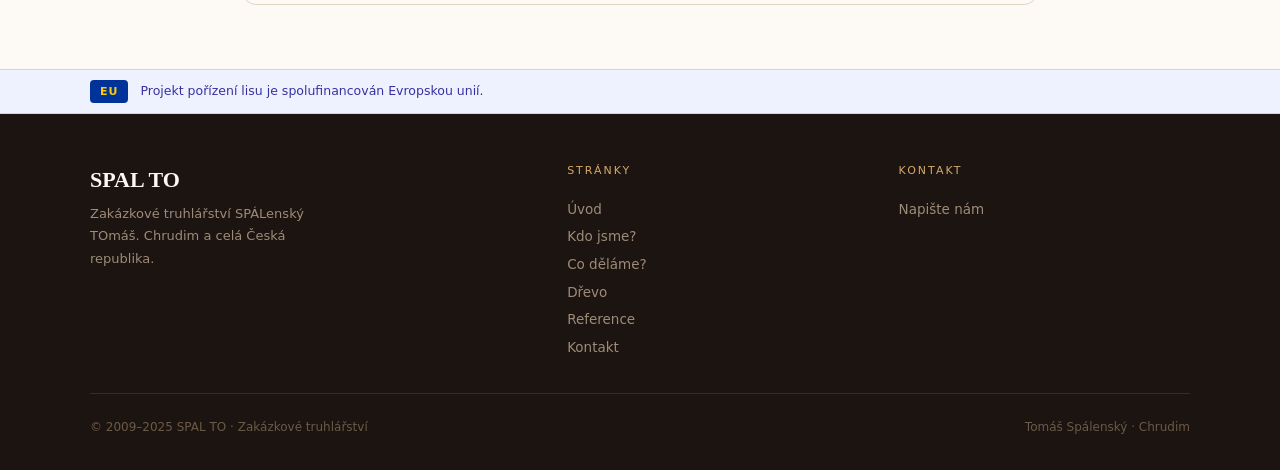
==== commit 8c649ef0: "Footer kontakt - jen Napiste nam" ====
--- a/co-delame.html
+++ b/co-delame.html
@@ -173,8 +173,6 @@
       </div>
       <div class="footer-col">
         <p class="footer-col-title">Kontakt</p>
-        <a href="kontakt.html">Chrudim, Pardubický kraj</a>
-        <a href="kontakt.html">Celá Česká republika</a>
         <a href="kontakt.html">Napište nám</a>
       </div>
     </div>
--- a/shared.css
+++ b/shared.css
@@ -1,3 +1,23 @@
+
+/* ---- NAV TOGGLE (hamburger) - skryty na desktopu ---- */
+.nav-toggle-btn {
+  display: none;
+  flex-direction: column;
+  gap: 5px;
+  background: none;
+  border: none;
+  cursor: pointer;
+  padding: 6px;
+}
+.nav-toggle-btn span {
+  display: block;
+  width: 22px;
+  height: 2px;
+  background: var(--color-text);
+  border-radius: 2px;
+  transition: 0.2s;
+}
+
 @import url('https://fonts.googleapis.com/css2?family=Playfair+Display:ital,wght@0,400;0,700;1,400;1,700&family=DM+Sans:wght@300;400;500&display=swap');
 
 /* =============================================
@@ -42,9 +62,11 @@
 html {
   font-size: 16px;
   scroll-behavior: smooth;
+  overflow-x: hidden;
 }
 
 body {
+  overflow-x: hidden;
   font-family: var(--font-body);
   background: var(--color-bg);
   color: var(--color-text);
@@ -236,10 +258,24 @@
 }
 
 .nav-cta {
-  background: var(--color-accent);
+  background: var(--color-accent) !important;
   color: #FFF8F0 !important;
   padding: 8px 20px !important;
   border-radius: var(--radius-md) !important;
+  font-weight: 500 !important;
+  border-bottom: none !important;
+}
+
+.nav-cta:hover {
+  background: var(--color-accent) !important;
+  color: #FFF8F0 !important;
+  opacity: 0.85 !important;
+}
+
+.nav-cta.active {
+  background: var(--color-accent) !important;
+  color: #FFF8F0 !important;
+  border-bottom: none !important;
   font-weight: 500 !important;
 }
 
@@ -419,123 +455,153 @@
 
 
 
-/* =============================================
-   TABLET (max-width: 900px)
-   ============================================= */
+
+
+/* ==============================================
+   MOBILNI VERZE - max 640px
+   ============================================== */
+@media (max-width: 640px) {
+  /* Kontakt v mobilnim menu vypada jako normalni link */
+  .nav-links .nav-cta {
+    background: transparent !important;
+    color: var(--color-text) !important;
+    padding: 14px 1rem !important;
+    border-radius: 0 !important;
+    font-weight: 500 !important;
+  }
+
+
+  /* Navigace - skryj linky, zobraz hamburger */
+  .nav-links {
+    display: none !important;
+    position: fixed;
+    top: 68px;
+    left: 0;
+    right: 0;
+    background: var(--color-bg);
+    flex-direction: column !important;
+    padding: 0.5rem 1.5rem 1.5rem;
+    border-bottom: 1px solid var(--color-border);
+    box-shadow: 0 4px 16px rgba(0,0,0,0.1);
+    z-index: 199;
+  }
+  .nav-links.nav-open {
+    display: flex !important;
+  }
+  .nav-links li { border-bottom: 1px solid var(--color-border); }
+  .nav-links li:last-child { border-bottom: none; }
+  .nav-links a {
+    padding: 14px 1rem !important;
+    font-size: 16px !important;
+    display: block;
+    border-radius: 0 !important;
+    background: transparent !important;
+    color: var(--color-text) !important;
+  }
+  .nav-toggle-btn { display: flex !important; }
+
+  /* Hero - jeden sloupec */
+  .hero {
+    grid-template-columns: 1fr !important;
+    padding: 2rem 1rem !important;
+  }
+  .hero-visual { display: none !important; }
+  .hero-title { font-size: 32px !important; }
+  .hero-desc { font-size: 15px !important; max-width: 100% !important; }
+  .hero-actions { flex-direction: column !important; }
+  .hero-actions .btn { width: 100% !important; justify-content: center !important; }
+
+  /* Stats - 2 sloupce */
+  .stats-grid { grid-template-columns: 1fr 1fr !important; }
+  .stat { padding: 1rem !important; }
+  .stat-num { font-size: 26px !important; }
+
+  /* Obecne sekce */
+  .section { padding: 2rem 1rem !important; }
+  .section-header { flex-direction: column !important; gap: 10px !important; align-items: flex-start !important; }
+  .section-title { font-size: 22px !important; }
+
+  /* Vsechny gridy pod sebe */
+  .services-grid,
+  .facts-grid,
+  .ref-categories-grid,
+  .wood-grid,
+  .swatch-row { grid-template-columns: 1fr !important; }
+
+  /* Skryj drevene vzorniky v uvodu */
+  .wood-teaser-section { display: none !important; }
+
+  /* Intro sekce */
+  .intro-grid,
+  .wood-teaser-grid,
+  .recommend-inner,
+  .about-grid,
+  .philosophy-grid,
+  .contact-grid,
+  .ref-hero-card,
+  .ref-cta-inner,
+  .footer-inner,
+  .service-detail,
+  .service-detail--reverse,
+  .wood-intro-grid { grid-template-columns: 1fr !important; }
+
+  .about-wood-block { display: none !important; }
+  .form-row { grid-template-columns: 1fr !important; }
+  .service-detail--reverse .service-detail-visual { order: 0 !important; }
+
+  /* Footer */
+  .footer-bottom { flex-direction: column !important; text-align: center !important; gap: 4px !important; }
+
+  /* Page hero */
+  .page-hero { padding: 2rem 1rem 1.5rem !important; }
+  .page-hero h1 { font-size: 26px !important; }
+
+  /* Karty sluzeb */
+  .service-card-img { height: 160px !important; }
+
+  /* Reference */
+  .ref-hero-text { padding: 1.25rem !important; }
+  .ref-categories-grid { grid-template-columns: 1fr !important; }
+}
+
+/* ==============================================
+   TABLET - max 900px
+   ============================================== */
 @media (max-width: 900px) {
-  .hero { grid-template-columns: 1fr; }
-  .hero-visual { display: none; }
-  .stats-grid { grid-template-columns: repeat(2, 1fr); }
-  .services-grid { grid-template-columns: repeat(2, 1fr); }
-  .intro-grid { grid-template-columns: 1fr; }
-  .wood-teaser-grid { grid-template-columns: 1fr; }
-  .recommend-inner { grid-template-columns: 1fr; }
-  .about-grid { grid-template-columns: 1fr; }
-  .about-wood-block { display: none; }
-  .facts-grid { grid-template-columns: repeat(2, 1fr); }
-  .philosophy-grid { grid-template-columns: 1fr; }
-  .service-detail { grid-template-columns: 1fr; }
-  .service-detail--reverse { grid-template-columns: 1fr; }
-  .service-detail--reverse .service-detail-visual { order: 0; }
-  .wood-grid { grid-template-columns: repeat(2, 1fr); }
-  .wood-intro-grid { grid-template-columns: 1fr; }
-  .contact-grid { grid-template-columns: 1fr; }
-  .form-row { grid-template-columns: 1fr; }
-  .ref-hero-card { grid-template-columns: 1fr; }
-  .ref-hero-text { padding: 1.5rem; }
-  .ref-categories-grid { grid-template-columns: repeat(2, 1fr); }
-  .ref-cta-inner { grid-template-columns: 1fr; }
-  .footer-inner { grid-template-columns: 1fr 1fr; }
-  .swatch-row { grid-template-columns: repeat(4, 1fr); }
-}
-
-/* =============================================
-   MOBIL (max-width: 600px)
-   ============================================= */
-@media (max-width: 600px) {
-  :root { --content-pad: 1rem; --nav-h: 56px; }
-
-  /* Navigace */
-  .nav-links {
-    display: none;
-    position: fixed;
-    top: var(--nav-h);
-    left: 0; right: 0;
-    background: var(--color-bg);
-    border-bottom: 1px solid var(--color-border);
-    flex-direction: column;
-    padding: 0.5rem 1.25rem 1.25rem;
-    z-index: 199;
-    box-shadow: var(--shadow-md);
-  }
-  .nav-links.nav-open { display: flex; }
-  .nav-links a { padding: 12px 0; font-size: 15px; border-bottom: 1px solid var(--color-border); border-radius: 0; }
-  .nav-links a:last-child { border-bottom: none; }
-  .nav-toggle-btn { display: flex; }
-
-  /* Hero */
-  .hero { grid-template-columns: 1fr; padding: 2rem 1rem 1.5rem; gap: 1.5rem; }
-  .hero-title { font-size: 30px; }
-  .hero-desc { font-size: 14px; }
-  .hero-visual { display: none; }
-  .hero-actions { flex-direction: column; }
-  .hero-actions .btn { width: 100%; justify-content: center; }
-
-  /* Stats */
-  .stats-grid { grid-template-columns: repeat(2, 1fr); }
-  .stat { padding: 1rem; }
-  .stat-num { font-size: 24px; }
-
-  /* Obecne sekce */
-  .section { padding: 2rem 1rem; }
-  .section-header { flex-direction: column; gap: 10px; align-items: flex-start; }
-  .section-title { font-size: 20px; }
-
-  /* Sluzby - 1 sloupec */
-  .services-grid { grid-template-columns: 1fr; }
-  .service-card-img { height: 180px; }
-
-  /* Intro */
-  .intro-grid { grid-template-columns: 1fr; gap: 1.5rem; }
-
-  /* Wood teaser */
-  .wood-teaser-grid { grid-template-columns: 1fr; gap: 1.5rem; }
-  .swatch-row { grid-template-columns: repeat(3, 1fr); }
-
-  /* Recommend */
-  .recommend-inner { grid-template-columns: 1fr; }
-
-  /* O nas */
-  .about-grid { grid-template-columns: 1fr; }
-  .about-wood-block { display: none; }
-  .facts-grid { grid-template-columns: 1fr; }
-  .philosophy-grid { grid-template-columns: 1fr; }
-
-  /* Co delame */
-  .service-detail { grid-template-columns: 1fr; gap: 1.5rem; }
-  .service-detail--reverse { grid-template-columns: 1fr; }
-  .service-detail--reverse .service-detail-visual { order: 0; }
-  .service-detail-title { font-size: 22px; }
-
-  /* Drevo */
-  .wood-grid { grid-template-columns: 1fr; }
-  .wood-intro-grid { grid-template-columns: 1fr; }
-
-  /* Kontakt */
-  .contact-grid { grid-template-columns: 1fr; }
-  .form-row { grid-template-columns: 1fr; }
-
-  /* Reference */
-  .ref-hero-card { grid-template-columns: 1fr; }
-  .ref-hero-card--noimg .ref-hero-text { padding: 1.5rem; }
-  .ref-categories-grid { grid-template-columns: 1fr; }
-  .ref-cta-inner { grid-template-columns: 1fr; }
-
-  /* Footer */
-  .footer-inner { grid-template-columns: 1fr; gap: 1.25rem; }
-  .footer-bottom { flex-direction: column; gap: 4px; text-align: center; }
-
-  /* Page hero */
-  .page-hero { padding: 2rem 1rem 1.5rem; }
-  .page-hero h1 { font-size: 26px; }
-}
+  .hero { grid-template-columns: 1fr !important; }
+  .hero-visual { display: none !important; }
+  .stats-grid { grid-template-columns: 1fr 1fr !important; }
+  .services-grid { grid-template-columns: 1fr 1fr !important; }
+  .intro-grid,
+  .wood-teaser-grid,
+  .recommend-inner,
+  .about-grid,
+  .philosophy-grid,
+  .contact-grid,
+  .ref-hero-card,
+  .ref-cta-inner,
+  .service-detail,
+  .service-detail--reverse,
+  .wood-intro-grid { grid-template-columns: 1fr !important; }
+  .facts-grid { grid-template-columns: 1fr 1fr !important; }
+  .wood-grid { grid-template-columns: 1fr 1fr !important; }
+  .ref-categories-grid { grid-template-columns: 1fr 1fr !important; }
+  .footer-inner { grid-template-columns: 1fr 1fr !important; }
+  .about-wood-block { display: none !important; }
+  .form-row { grid-template-columns: 1fr !important; }
+}
+
+/* ---- NAV-CTA FIX ---- */
+.nav-links a.nav-cta,
+.nav-links a.nav-cta:hover,
+.nav-links a.nav-cta:focus,
+.nav-links a.nav-cta.active {
+  background: var(--color-accent) !important;
+  color: #FFF8F0 !important;
+  border-bottom: none !important;
+  border-radius: var(--radius-md) !important;
+  opacity: 1 !important;
+}
+.nav-links a.nav-cta:hover {
+  opacity: 0.85 !important;
+}
--- a/co-delame.css
+++ b/co-delame.css
@@ -130,18 +130,16 @@
 }
 
 /* ---- CO SECTION - nadpis text obrazek ---- */
-.co-section {
-  max-width: 680px;
-}
+.co-section { max-width: 860px; }
 .co-section-title {
   font-family: var(--font-display);
-  font-size: 28px;
+  font-size: 32px;
   font-weight: 700;
   letter-spacing: -0.5px;
   margin: 6px 0 14px;
 }
 .co-section-text {
-  font-size: 15px;
+  font-size: 16px;
   color: var(--color-text-muted);
   line-height: 1.8;
   margin-bottom: 1.5rem;
@@ -155,3 +153,26 @@
   border-radius: var(--radius-lg);
   border: 1px solid var(--color-border);
 }
+
+/* ---- ZVETSENI TEXTU ---- */
+.co-section { max-width: 860px !important; }
+.co-section-title { font-size: 32px !important; }
+.co-section-text { font-size: 16px !important; }
+
+
+  .co-section-title { font-size: 24px !important; }
+  .co-section-text { font-size: 15px !important; }
+}
+
+
+}
+
+@media (max-width: 640px) {
+  .co-section-img {
+    width: 100% !important;
+    max-width: 100% !important;
+    height: auto !important;
+    max-height: 200px !important;
+    object-fit: cover !important;
+  }
+}
